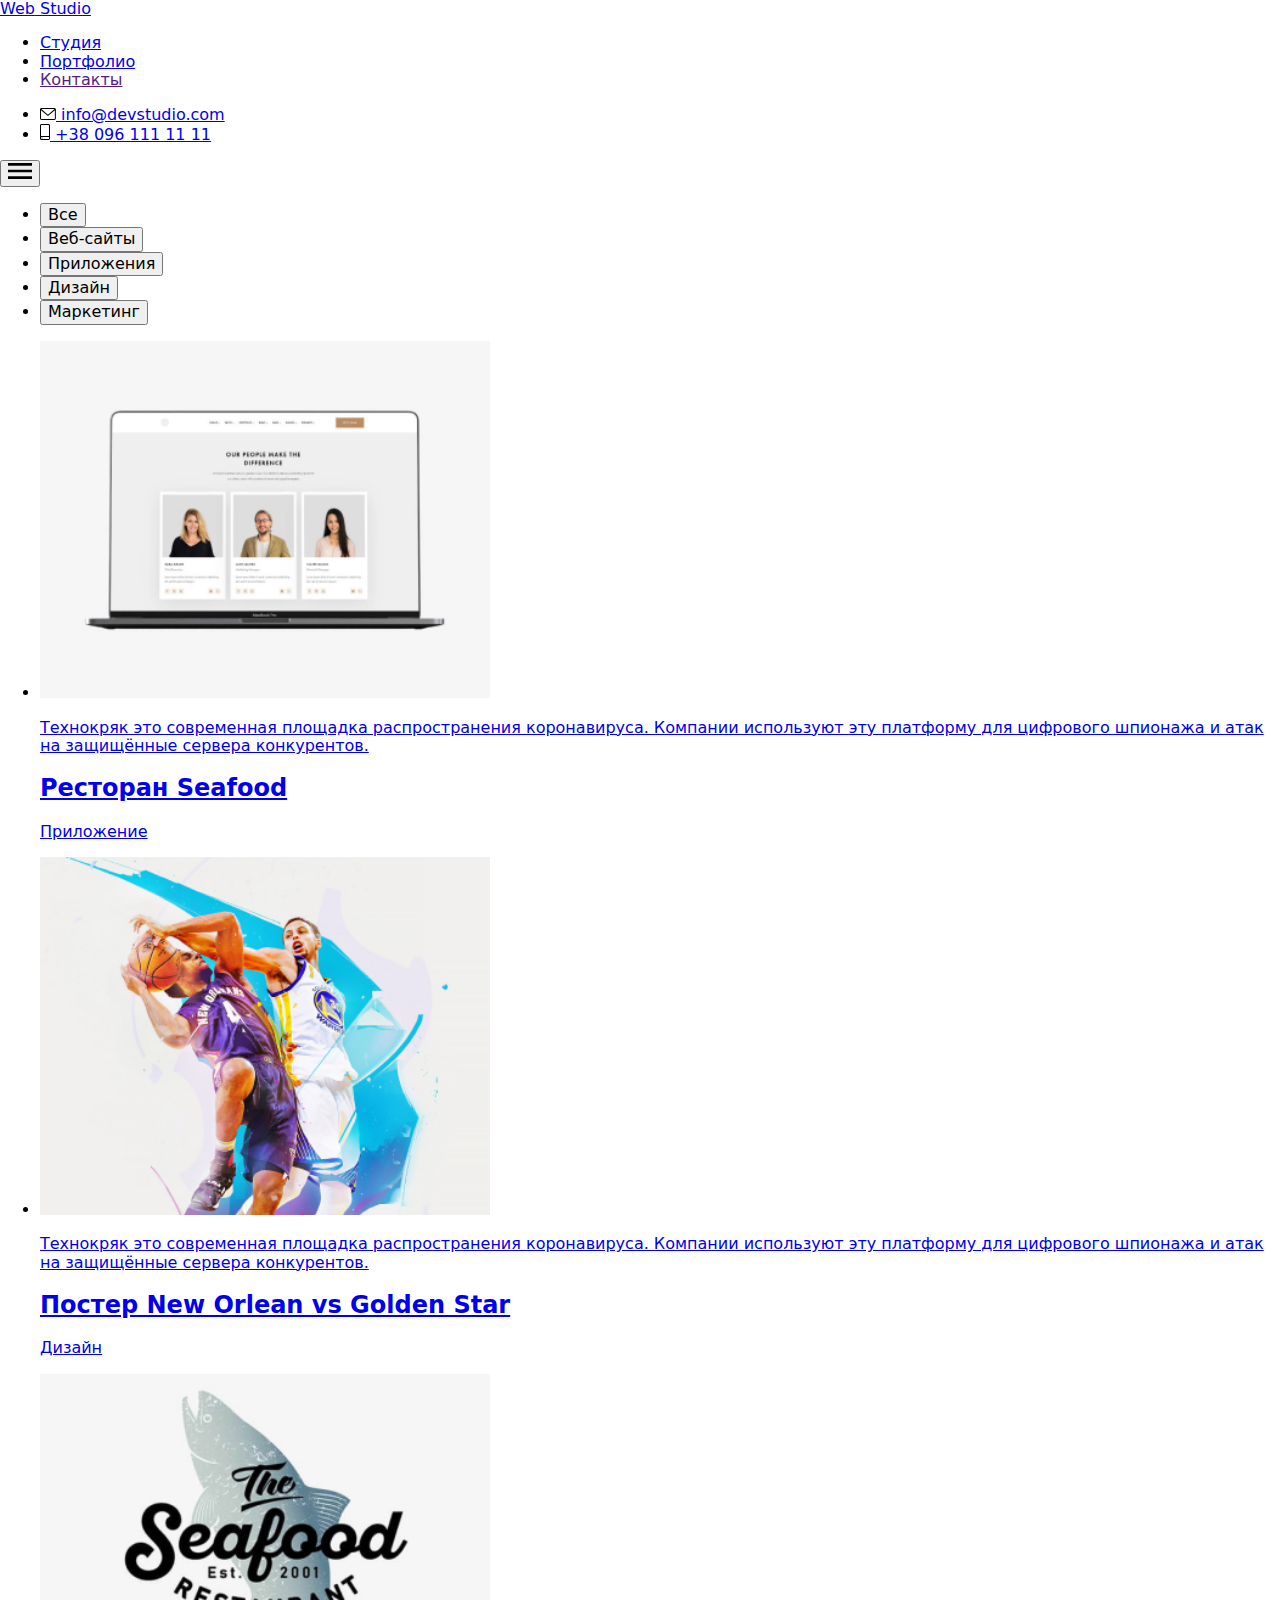
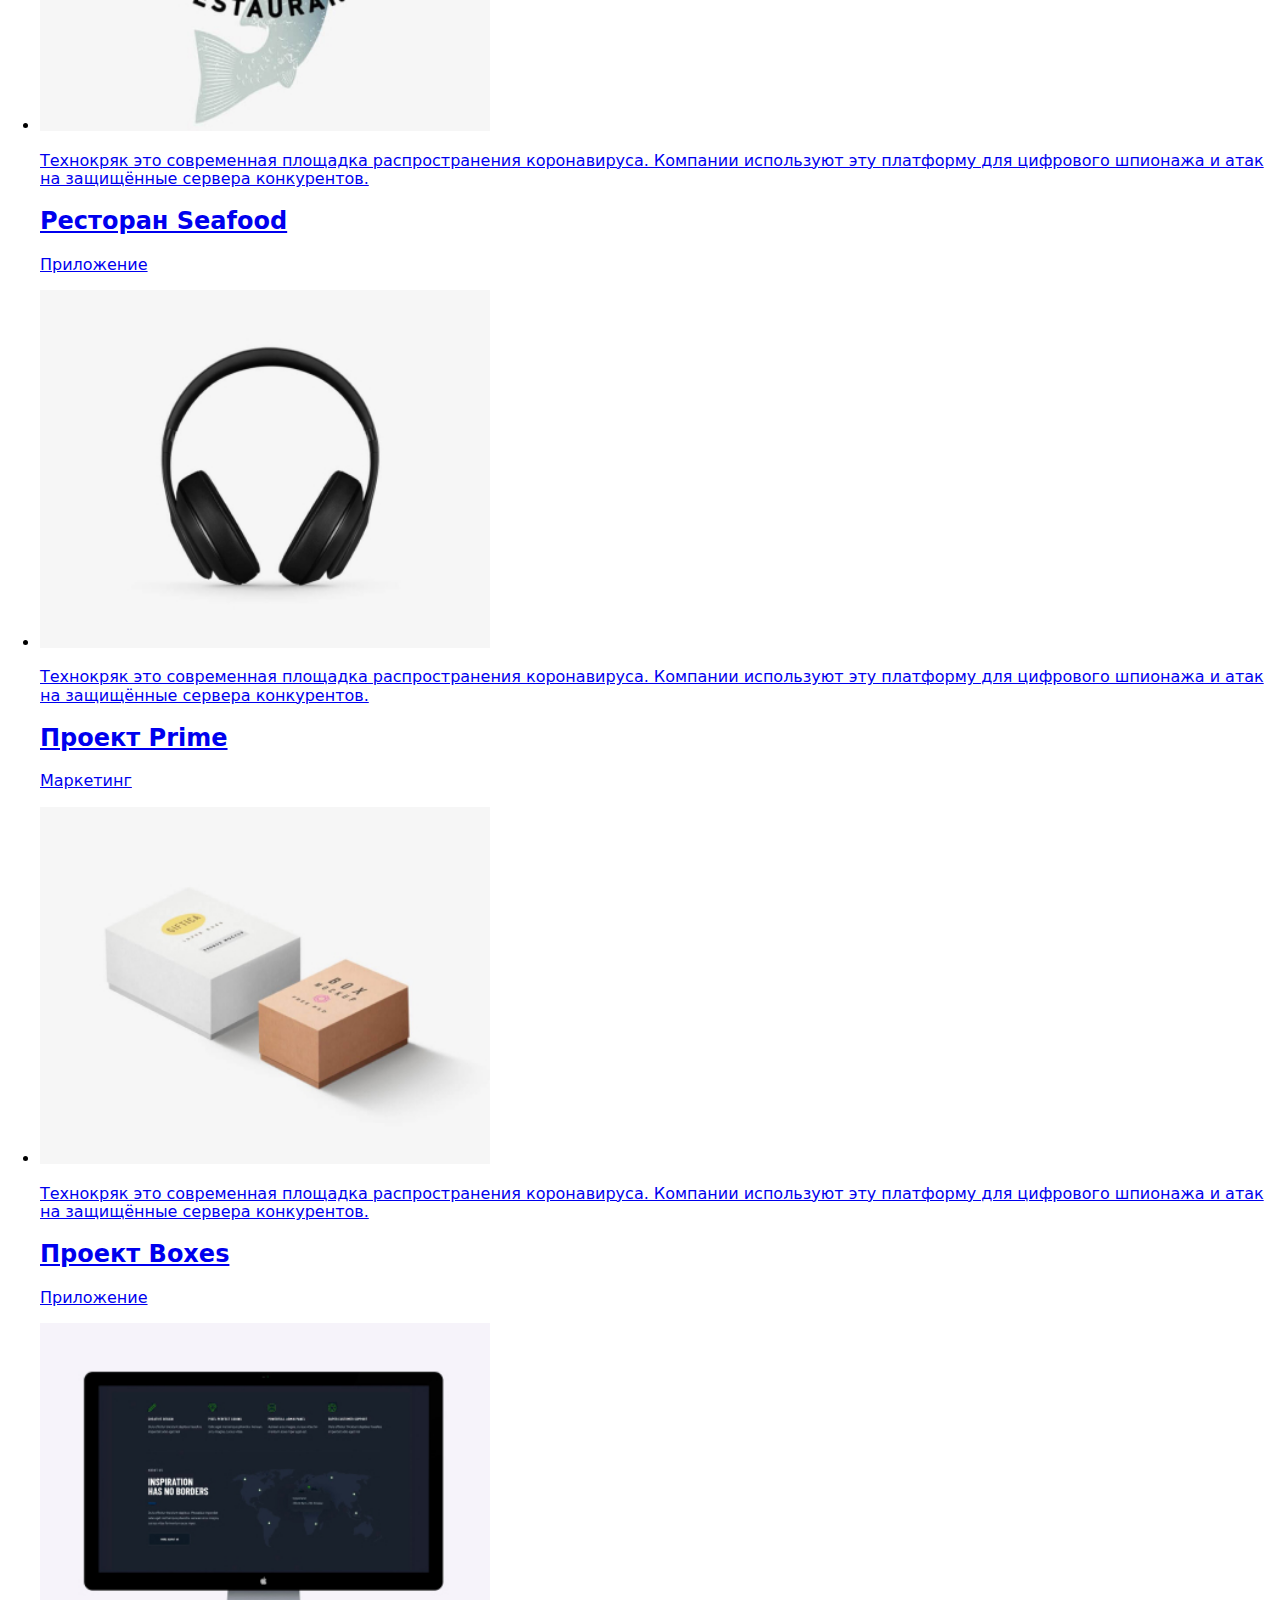
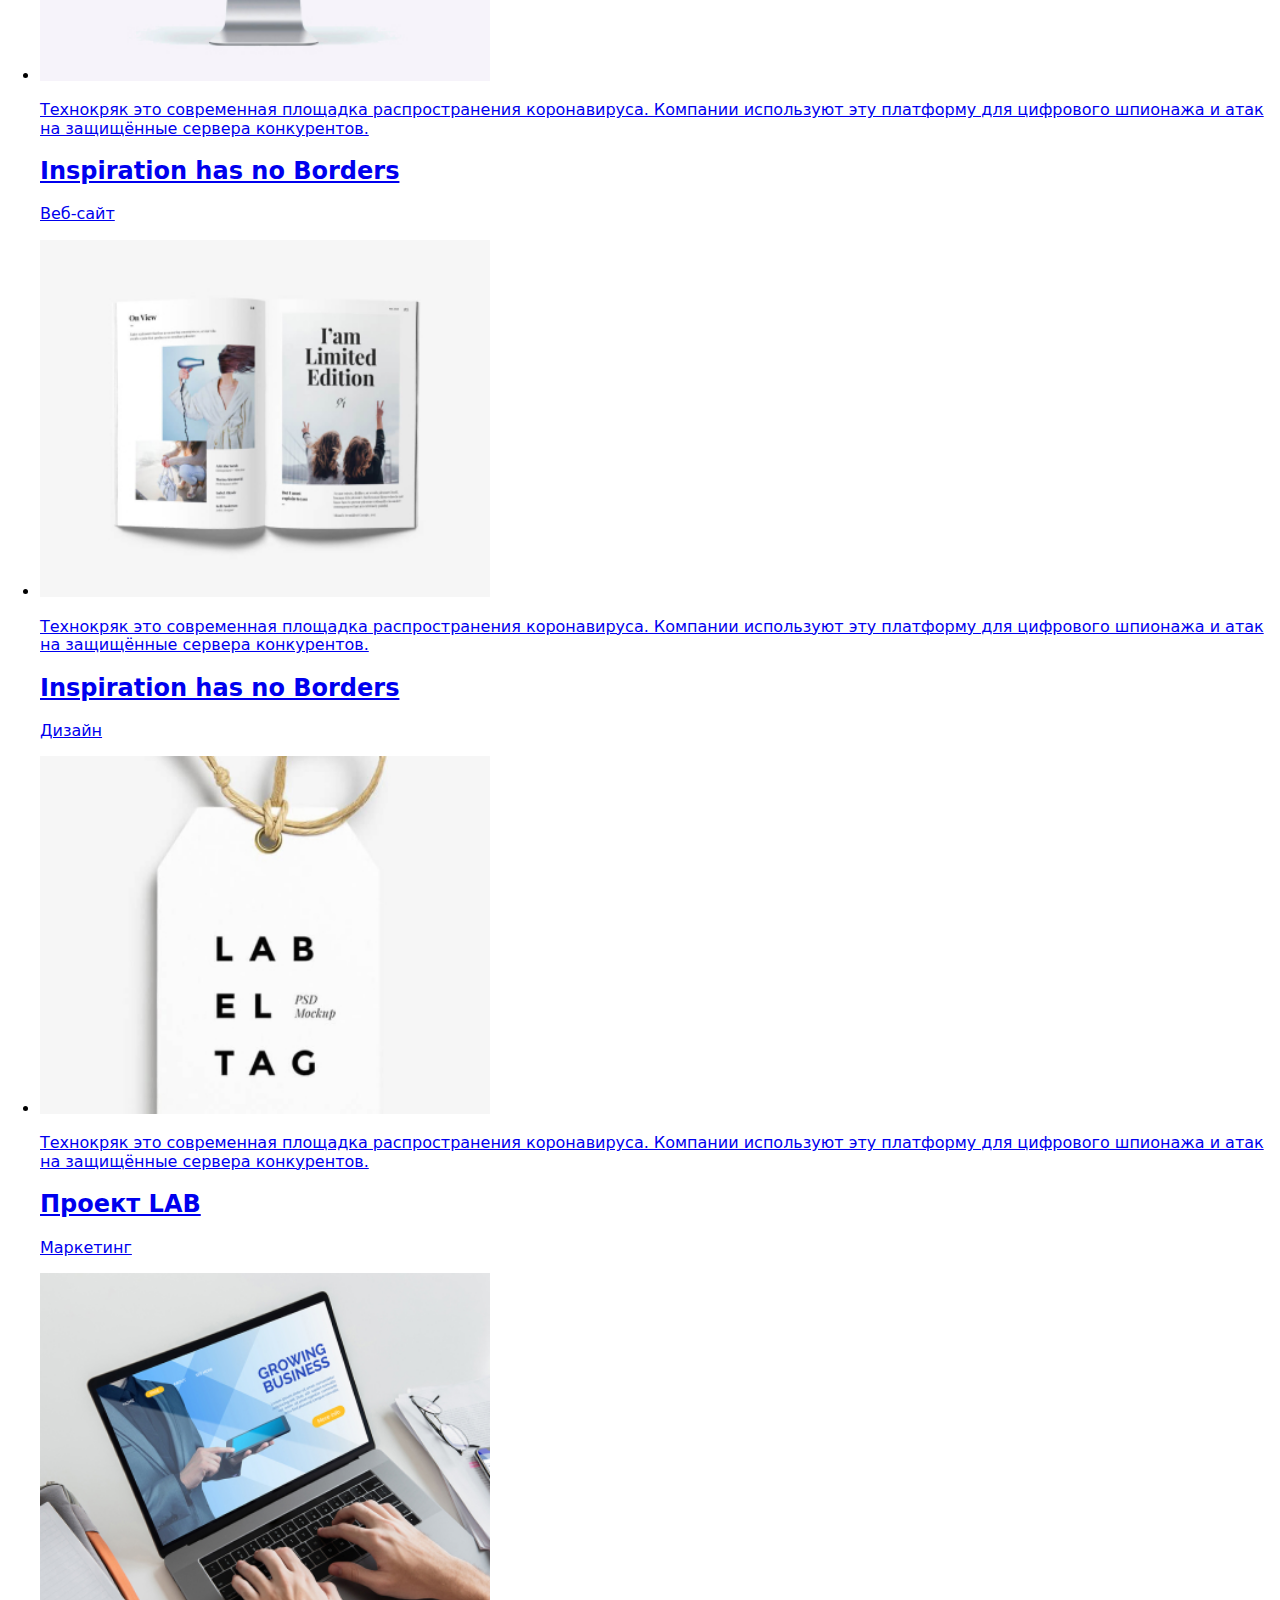
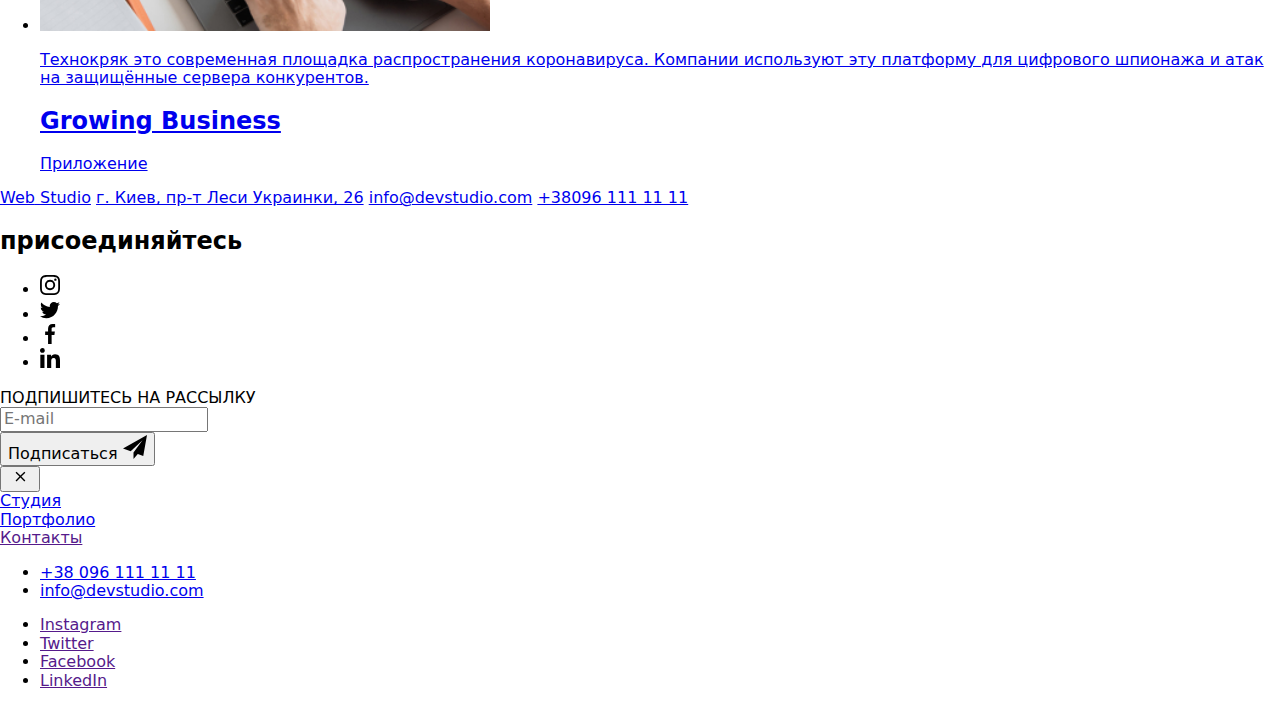
==== portfolio.html @ a6a0e828 "DZ8" ====
<!DOCTYPE html>
<html lang="en">
<head>
    <meta charset="UTF-8">
    <meta name="viewport" content="width=device-width, initial-scale=1.0">
    <title>Document</title>
    <link rel="stylesheet" href="https://cdnjs.cloudflare.com/ajax/libs/modern-normalize/0.6.0/modern-normalize.min.css" >
    <link rel="preconnect" href="https://fonts.gstatic.com">
    <link href="https://fonts.googleapis.com/css2?family=Raleway:wght@700&family=Roboto:wght@400;500;700;900&display=swap" rel="stylesheet">
<link rel="stylesheet" href="./CSS/main.css">

</head>
<body>
    <!----Шапка сайта--------->
    <header class="header-page">
        <div class="container header-page__container">
          <nav class="header-page__nav">
                <a href="index.html" class="logo"><spin class="logo logo__icon-web">Web</spin> <spin class="logo logo__icon-design">Studio</spin></a>
            <ul class="site-menu">
                <li> <a href="./index.html" class="site-menu__list" >Студия</a></li>
                <li> <a href="./portfolio.html" class="site-menu__current-list">Портфолио</a></li>
                <li> <a href="" class="site-menu__list">Контакты</a></li>
            </ul>
          </nav>
        
            <ul class="contacts">
                <li> <a href="mailto:info@devstudio.com" class="contacts__item">
                    <svg class="contacts__sprite-mail" width="16" height="12">
                        <use href="./images/symbol-defs.svg#icon-envelope11"></use>
                    </svg>
                    info@devstudio.com</a>
                </li>
                <li> <a href="tel:+380961111111" class="contacts__item">
                    <svg class="contacts__sprite-tel" width="10" height="16">
                        <use href="./images/symbol-defs.svg#icon-smartphone11"></use>
                    </svg>
                    +38 096 111 11 11</a></li>
            </ul>
               <!------кнопка мобильного меню-->
               <button type="button"
               class="menu-toggle js-open-menu"
               aria-expanded="false"
               aria-controls="mobile-menu"
             >
                       <svg class="menu-toggle__icon" width="24px" height="16px">
                           <use class="mobile-button__menu"  href="./images/symbol-defsmenu.svg#icon-menu_24px"></use>
                       </svg>
                   </button>
        </div>
    </header>
    <main>
                       
             <!-------Примеры работ-->
        
               <!------------- <h1>Примеры работ</h1>-->
         <section class="sectionexample">
            <div class="sectionexample__filtr">
                <!----Фильтр работ-->
                <ul class="container sectionexample__container">
                    <li><button type="button" class="button container__button">Все</button></li>
                    <li><button type="button" class="button container__button">Веб-сайты</button></li>
                    <li><button type="button" class="button container__button">Приложения</button></li>
                    <li><button type="button" class="button container__button">Дизайн</button></li>
                    <li><button type="button" class="button container__button">Маркетинг</button></li>
            </ul>
        </div>
               
              
                <div class="container">   
                <ul class="example-menu">
                    <li class="example-menu__item">
                       <a class="example-menu__link" href="#">
                        <div class="card">
                        <img class="card__img" src="./images/Technokryak.jpg" alt="Фото3" width="450">
                         <div class="card__overlay">
                            <p>Технокряк это современная площадка распространения коронавируса. Компании используют эту платформу для цифрового шпионажа 
                                и атак на защищённые сервера конкурентов. 
                            </p>
                        </div>
                       </div>
                        <div class="card__info">
                        <h2 class="card__title">Ресторан Seafood</h2>
                      <p class="card__text">Приложение</p>
                     </div>
                    </a>
                    </li>
    
                    <li class="example-menu__item">
                        <a class="example-menu__link" href="#">
                         <div class="card">
                            <img src="./images/NewOrlean.jpg" alt="Фото2" width="450">
                            <div class="card__overlay">
                                <p>Технокряк это современная площадка распространения коронавируса. Компании используют эту платформу для цифрового шпионажа 
                                    и атак на защищённые сервера конкурентов. 
                                </p>
                            </div>
                            </div>
                            <div class="card__info">
                        <h2 class="card__title">Постер New Orlean vs Golden Star</h2>
                        <p class="card__text">Дизайн</p>
                        </div>
                    </a>
                     </li>
                     
                     <li class="example-menu__item">
                        <a class="example-menu__link" href="#">
                         <div class="card">
                            <img src="./images/seafood.jpg" alt="Фото3" width="450">
                            <div class="card__overlay">
                                <p>Технокряк это современная площадка распространения коронавируса. Компании используют эту платформу для цифрового шпионажа 
                                    и атак на защищённые сервера конкурентов. 
                                </p>
                            </div>
                            </div>
                            <div class="card__info">
                        <h2 class="card__title">Ресторан Seafood</h2>
                        <p class="card__text">Приложение</p>
                        </div>
                    </a>
                    </li>
                   
                    <li class="example-menu__item">
                        <a class="example-menu__link" href="#">
                         <div class="card">
                            <img src="./images/prime.jpg" alt="Фото4" width="450">
                            <div class="card__overlay">
                                <p>Технокряк это современная площадка распространения коронавируса. Компании используют эту платформу для цифрового шпионажа 
                                    и атак на защищённые сервера конкурентов. 
                                </p>
                            </div>
                            </div>
                            <div class="card__info">
                        <h2 class="card__title">Проект Prime</h2>
                        <p class="card__text">Маркетинг</p>
                        </div>
                    </a>
                     </li>
                     
                     <li class="example-menu__item">
                        <a class="example-menu__link" href="#">
                         <div class="card">
                            <img src="./images/boxes.jpg" alt="Фото4" width="450">
                            <div class="card__overlay">
                                <p>Технокряк это современная площадка распространения коронавируса. Компании используют эту платформу для цифрового шпионажа 
                                    и атак на защищённые сервера конкурентов. 
                                </p>
                            </div>
                            </div>
                            <div class="card__info">
                        <h2 class="card__title">Проект Boxes</h2>
                        <p class="card__text">Приложение</p>
                      </div>
                    </a>
                    </li>
    
                    <li class="example-menu__item">
                        <a class="example-menu__link" href="#">
                         <div class="card">
                            <img src="./images/inspiration.jpg" alt="Фото4" width="450">
                            <div class="card__overlay">
                                <p>Технокряк это современная площадка распространения коронавируса. Компании используют эту платформу для цифрового шпионажа 
                                    и атак на защищённые сервера конкурентов. 
                                </p>
                            </div>
                            </div>
                            <div class="card__info">
                        <h2 class="card__title">Inspiration has no Borders</h2>
                        <p class="card__text">Веб-сайт</p>
                      </div>
                    </a>
                   
                </li>
                <li class="example-menu__item">
                    <a class="example-menu__link" href="#">
                     <div class="card">
                            <img src="./images/Limitededition.jpg" alt="Фото4" width="450">
                            <div class="card__overlay">
                                <p>Технокряк это современная площадка распространения коронавируса. Компании используют эту платформу для цифрового шпионажа 
                                    и атак на защищённые сервера конкурентов. 
                                </p>
                            </div>
                            </div>
                            <div class="card__info">
                        <h2 class="card__title">Inspiration has no Borders</h2>
                        <p class="card__text">Дизайн</p>
                    </div>
                </a>
                    </li>
                   
                    <li class="example-menu__item">
                        <a class="example-menu__link" href="#">
                         <div class="card">
                            <img src="./images/Lab.jpg" alt="Фото4" width="450">
                            <div class="card__overlay">
                                <p>Технокряк это современная площадка распространения коронавируса. Компании используют эту платформу для цифрового шпионажа 
                                    и атак на защищённые сервера конкурентов. 
                                </p>
                            </div>
                            </div>
                            <div class="card__info">
                        <h2 class="card__title">Проект LAB</h2>
                        <p class="card__text">Маркетинг</p>
                    </div>
                </a>
                    </li>
                   
                    <li class="example-menu__item">
                        <a class="example-menu__link" href="#">
                         <div class="card">
                            <img src="./images/business.jpg" alt="Фото4" width="450">
                            <div class="card__overlay">
                                <p>Технокряк это современная площадка распространения коронавируса. Компании используют эту платформу для цифрового шпионажа 
                                    и атак на защищённые сервера конкурентов. 
                                </p>
                            </div>
                            </div>
                            <div class="card__info">
                        <h2 class="card__title">Growing Business</h2>
                        <p class="card__text">Приложение</p>
                        </div>
                    </a>
                    </li> 
            
                </ul>
                </div>
            </section>
        </main>    
                   
           
       
        <!-----Футер------------>
        <footer class="footer">
            <div class="container footer__container">
                <div class="footer-adress">
               <a href="index.html" class="logo"><spin class="logo__icon-web">Web</spin> <spin class="logo__icon-design logo__icon-design--white">Studio</spin></a> 
               <adress class="adress-menu">
                <a href="г. Киев, пр-т Леси Украинки, 26" class="adress-menu__adress">г. Киев, пр-т Леси Украинки, 26</a> 
                <a href="mailto:info@devstudio.com" class="adress-menu__item">info@devstudio.com</a> 
                <a href="tel:+380961111111" class="adress-menu__item">+38096 111 11 11</a> 
               </adress>
               </div>
               <div class="footer-join">
                   <h2 class="footer-join__title">присоединяйтесь</h2>
                   <ul class="join-menu">
                       <li class="join-menu__item">
                           <a href="" class="join-menu__link">
                               <svg class="join-menu__icon" width="20" height="20">
                                   <use href="./images/symbol-defstwit.svg#icon-instagram-2"></use>
                               </svg>
                           </a>
                       </li>
                       <li class="join-menu__item">
                           <a href="" class="join-menu__link">
                               <svg class="ijoin-menu__icon" width="20" height="20">
                                   <use href="./images/symbol-defstwit.svg#icon-twitter-1-1"></use>
                               </svg>
                           </a>
                       </li>
                       <li class="join-menu__item">
                           <a href="" class="join-menu__link">
                               <svg class="ijoin-menu__icon" width="20" height="20">
                                   <use href="./images/symbol-defstwit.svg#icon-facebook-1-1"></use>
                               </svg>
                           </a>
                       </li>
                       <li class="join-menu__item">
                           <a href="" class="join-menu__link">
                               <svg class="ijoin-menu__icon" width="20" height="20">
                                   <use href="./images/symbol-defstwit.svg#icon-linkedin-1-1"></use>
                               </svg>
                           </a>
                       </li>
                       </ul>
   </div>
   
   <form class="footer-form">
                   <div class="footer-form__group">
                       <label for="email" class="footer-form__label">ПОДПИШИТЕСЬ НА РАССЫЛКУ</label>
                       <div class="footer-form__wrapper">
                           <input class="footer-form__input" type="email" name="email" id="email" placeholder="E-mail">
                           <div class="mailing">
                           <button class="mailing__subscribe" type="submit">Подписаться     
                           <svg  class ="mailing__icon" width="24" height="24">
                               <use href="./images/symbol-defs8.svg#icon-icon-send"></use>
                           </svg></button>
                           </div>
                       </div>
                   </div>
       
   </form>
   
               </div>
           </footer>

            <!------Мобильное меню-->
 <div class="menu-container js-menu-container" id="mobile-menu">
    <button class="menu-toggle js-close-menu">
      
      <svg  width="24" height="16">
        <use href="./images/symbolcl.svg#icon-close-black-18dp-2-1"></use>
        </svg>
      </svg>
    </button>

    <nav class="mobile-menu">
        <li class="mobile-menu__item"> <a href="./index.html" class="mobile-menu__link" >Студия</a></li>
        <li class="mobile-menu__item"> <a href="./portfolio.html" class="mobile-menu__currentlink">Портфолио</a></li>
        <li class="mobile-menu__item"> <a href="" class="mobile-menu__link">Контакты</a></li>
    </ul>
  </nav>
  <ul class="mobile-contacts">
<li class="mobile-contacts__item"> <a href="tel:+380961111111" class="mobile-contacts__link" > +38 096 111 11 11</a>
 </li>
    <li class="mobile-contacts__item"> <a href="mailto:info@devstudio.com" class="mobile-contacts__link"> info@devstudio.com</a>
    </li>
</ul>

<ul class="mobile-social">
    <li class="mobile-social__item">
        <a href="" class="mobile-social__link">
         Instagram
        </a>
    </li>
    <li class="mobile-social__item">
        <a href="" class="mobile-social__link">
          Twitter
        </a>
    </li>
    <li class="mobile-social__item">
        <a href="" class="mobile-social__link">
         Facebook
        </a>
    </li>
    <li class="mobile-social__item">
        <a href="" class="mobile-social__link">
         LinkedIn
        </a>
    </li>
</ul>
  </div>
  <script defer src="js/mobile-menu.js"></script>
   </body>
   </html>
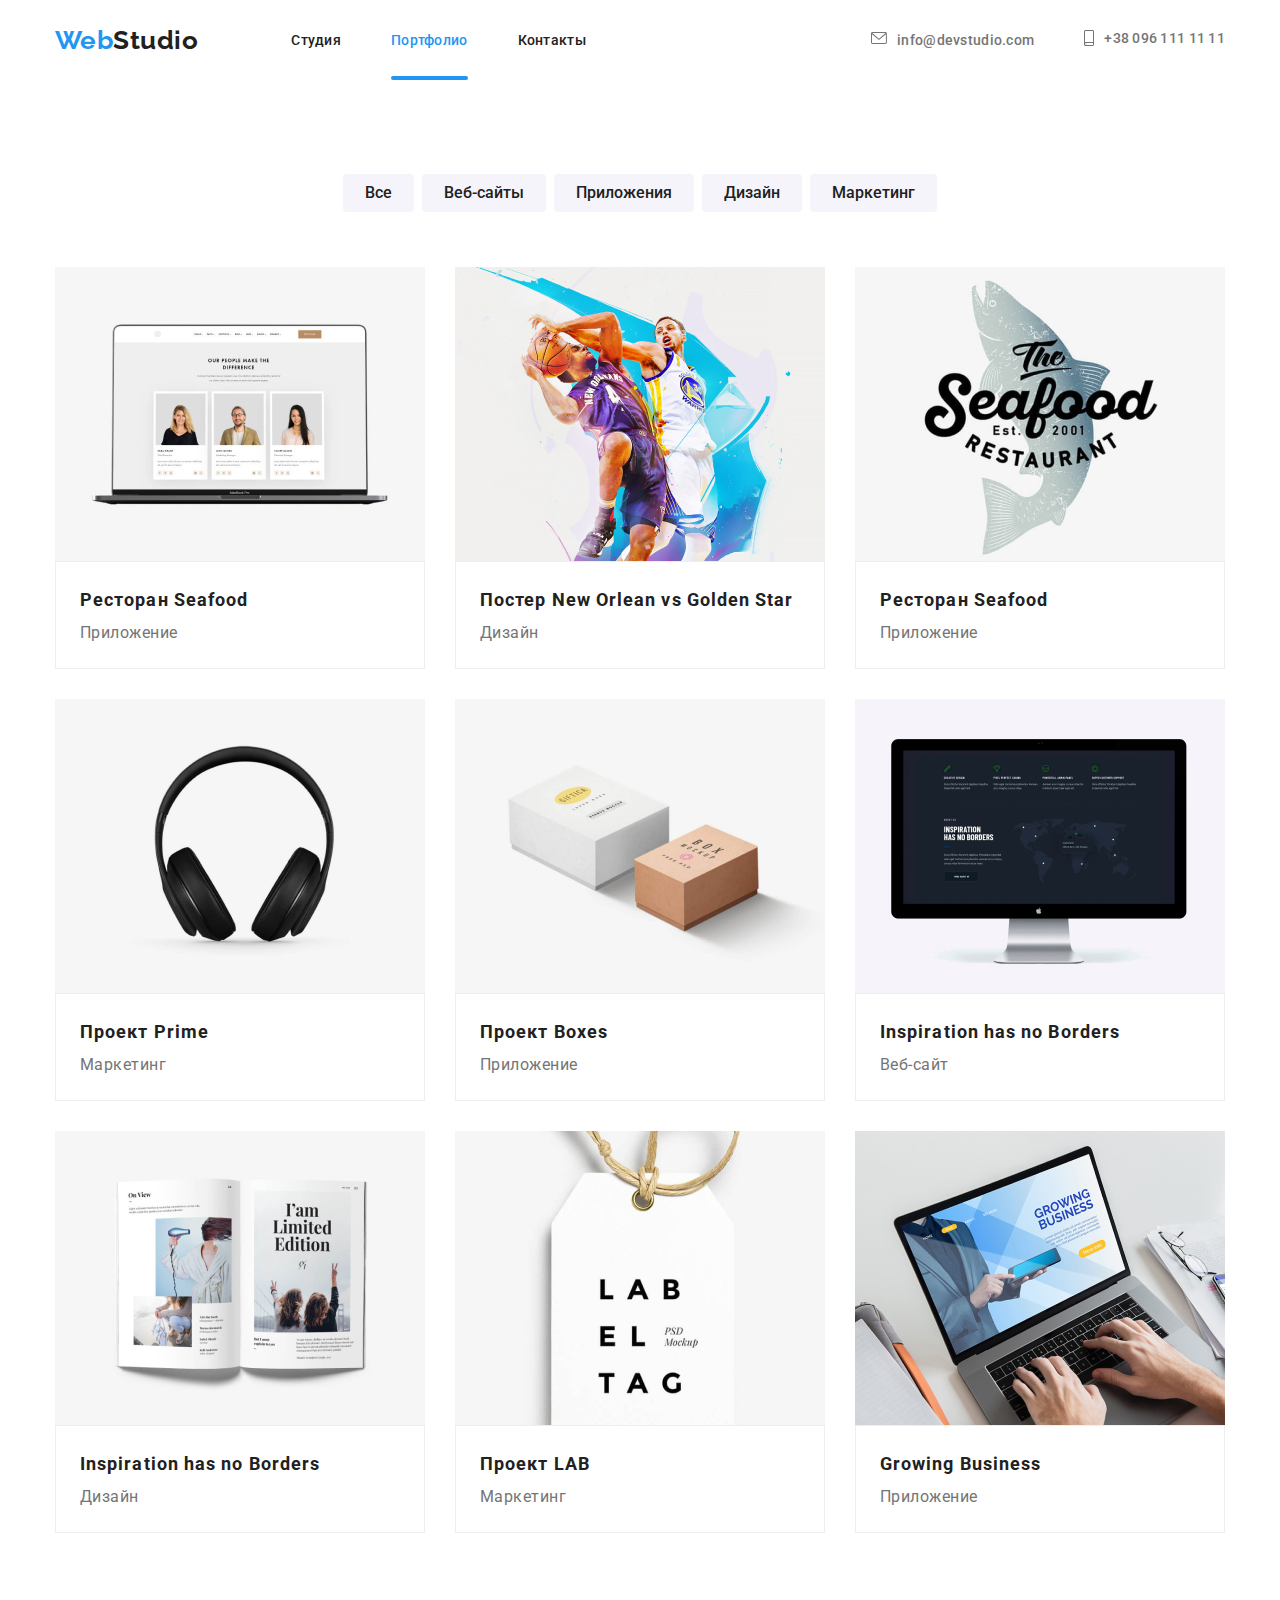
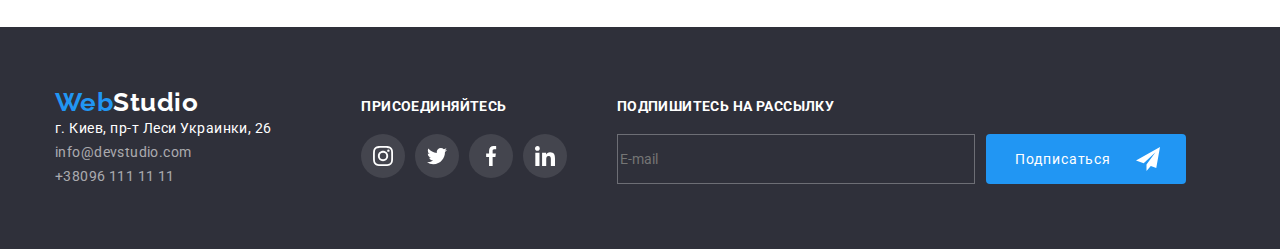
==== commit bfb81e59: "DZ8" ====
--- a/portfolio.html
+++ b/portfolio.html
@@ -7,7 +7,7 @@
     <link rel="stylesheet" href="https://cdnjs.cloudflare.com/ajax/libs/modern-normalize/0.6.0/modern-normalize.min.css" >
     <link rel="preconnect" href="https://fonts.gstatic.com">
     <link href="https://fonts.googleapis.com/css2?family=Raleway:wght@700&family=Roboto:wght@400;500;700;900&display=swap" rel="stylesheet">
-<link rel="stylesheet" href="./CSS/main.css">
+<link rel="stylesheet" href="./css/main.css">
 
 </head>
 <body>
--- a/css/main.css
+++ b/css/main.css
@@ -0,0 +1,1643 @@
+:root {
+  --primary-text-color: #212121;
+  --secondary-text-color: #757575;
+  --hero-text-color: #ffffff;
+  --accent-color: #2196f3;
+  --button-back-color: #F5F4FA;
+  --background-color: #FFFFFF;
+  --background-footer-hero:#2F303A;
+  --footer-color: rgba(255,255,255,0.6);
+  --card-set-gap: 30px;
+  --fillicon: #AFB1B8;
+  --technokryaktext: rgba(255,255,255,1);
+  --vardelay: cubic-bezier(0.4, 0, 0.2, 1);
+  --gridgap: 30px;
+}
+
+a,
+button {
+  -webkit-text-decoration-line: none;
+          text-decoration-line: none;
+  font-family: inherit;
+  display: block;
+}
+
+img {
+  display: block;
+  max-width: 100%;
+  height: auto;
+  margin: 0;
+}
+
+body {
+  font-family: 'Roboto', sans-serif;
+  background-color: var(--background-color);
+  color: var(--primary-text-color);
+  letter-spacing: 00.03em;
+  margin: 0;
+}
+
+ul {
+  list-style: none;
+  padding: 0;
+  margin: 0;
+}
+
+.logo__icon-web {
+  color: var(--accent-color);
+  font-family: 'Raleway', sans-serif;
+  font-size: 26px;
+  line-height: 1.17;
+  font-weight: 700;
+}
+
+.logo__icon-design {
+  color: var(--primary-text-color);
+  font-family: 'Raleway', sans-serif;
+  font-size: 26px;
+  line-height: 1.17;
+  font-weight: 700;
+}
+
+@media screen and (min-width: 768px) {
+  .logo__icon-design {
+    margin-right: 93px;
+  }
+}
+
+.logo {
+  display: inline-block;
+  display: -webkit-box;
+  display: -ms-flexbox;
+  display: flex;
+}
+
+@media screen and (max-width: 1199px) {
+  .logo {
+    -webkit-box-pack: center;
+        -ms-flex-pack: center;
+            justify-content: center;
+  }
+}
+
+.logo__icon-design--white {
+  color: var(--hero-text-color);
+  font-family: 'Raleway', sans-serif;
+  font-size: 26px;
+  line-height: 1.17;
+  font-weight: 700;
+}
+
+.container {
+  margin: 0 auto;
+  min-width: 320px;
+  padding-left: 15px;
+  padding-right: 15px;
+}
+
+@media screen and (min-width: 480px) {
+  .container {
+    width: 480px;
+  }
+}
+
+@media screen and (min-width: 768px) {
+  .container {
+    width: 768px;
+  }
+}
+
+@media screen and (min-width: 1200px) {
+  .container {
+    width: 1200px;
+  }
+}
+
+/* Header */
+.menu-toggle {
+  display: -webkit-box;
+  display: -ms-flexbox;
+  display: flex;
+  border: none;
+  background-color: #fff;
+  padding: 12px 8px;
+}
+
+.menu-toggle:hover, .menu-toggle:focus {
+  fill: var(--accent-color);
+}
+
+@media screen and (min-width: 768px) {
+  .menu-toggle {
+    display: none;
+  }
+}
+
+.menu-container {
+  position: fixed;
+  top: 0;
+  left: 0;
+  width: 100vw;
+  height: 100vh;
+  padding-left: 40px;
+  padding-bottom: 48px;
+  padding-top: 48px;
+  background-color: white;
+  z-index: 999;
+  -webkit-transform: translateX(100%);
+          transform: translateX(100%);
+  -webkit-transition: -webkit-transform 250ms ease-in-out;
+  transition: -webkit-transform 250ms ease-in-out;
+  transition: transform 250ms ease-in-out;
+  transition: transform 250ms ease-in-out, -webkit-transform 250ms ease-in-out;
+}
+
+.menu-container.is-open {
+  -webkit-transform: translateX(0);
+          transform: translateX(0);
+}
+
+.menu-container .menu-toggle {
+  position: absolute;
+  top: 16px;
+  right: 16px;
+  background-color: white;
+}
+
+.mobile-menu {
+  padding: 0;
+  margin: 0;
+  list-style: none;
+}
+
+.mobile-menu .link {
+  display: block;
+  padding: 10px;
+  color: #fff;
+  text-decoration: none;
+}
+
+.mobile-menu {
+  font-weight: 500;
+  font-size: 40px;
+  line-height: 1.175;
+  letter-spacing: 0.02em;
+  min-height: 63vh;
+}
+
+.mobile-menu__link {
+  color: var(--primary-text-color);
+  text-decoration: none;
+}
+
+.mobile-menu__currentlink {
+  color: var(--accent-color);
+  text-decoration: none;
+}
+
+.mobile-menu__list {
+  list-style: none;
+  margin: 0;
+  padding: 0;
+}
+
+.mobile-menu__item {
+  margin-bottom: 32px;
+}
+
+.mobile-contacts {
+  font-weight: 500;
+  font-size: 34px;
+  line-height: 1.18;
+  letter-spacing: 0.02em;
+  list-style: none;
+  margin: 0 0 64px 0;
+  padding: 0;
+}
+
+.mobile-contacts__item {
+  margin-bottom: 32px;
+}
+
+.mobile-contacts__item:first-child .mobile-contacts__link {
+  color: var(--accent-color);
+}
+
+.mobile-contacts__item:last-child .mobile-contacts__link {
+  color: var(--secondary-text-color);
+  font-size: 28px;
+}
+
+.mobile-social {
+  display: -webkit-box;
+  display: -ms-flexbox;
+  display: flex;
+  font-weight: 500;
+  font-size: 18px;
+  line-height: 1.22;
+  letter-spacing: 0.02em;
+  list-style: none;
+  padding: 0;
+  margin: 0 0 0 -10px;
+  -webkit-box-pack: center;
+      -ms-flex-pack: center;
+          justify-content: center;
+}
+
+.mobile-social__item {
+  padding: 0 10px;
+  border-right: 1px solid rgba(33, 33, 33, 0.2);
+}
+
+.mobile-social__item:first-child {
+  padding-left: 0;
+}
+
+.mobile-social__link {
+  text-decoration: none;
+  color: var(--accent-color);
+}
+
+.header-page__container {
+  min-height: 80px;
+  display: -webkit-box;
+  display: -ms-flexbox;
+  display: flex;
+  -webkit-box-align: center;
+      -ms-flex-align: center;
+          align-items: center;
+}
+
+@media screen and (max-width: 767px) {
+  .header-page__container {
+    -webkit-box-pack: justify;
+        -ms-flex-pack: justify;
+            justify-content: space-between;
+  }
+}
+
+.site-menu {
+  list-style: none;
+  margin: 0;
+  padding-left: 0;
+}
+
+@media screen and (max-width: 767px) {
+  .site-menu {
+    display: none;
+  }
+}
+
+@media screen and (min-width: 768px) {
+  .site-menu {
+    display: -webkit-box;
+    display: -ms-flexbox;
+    display: flex;
+  }
+}
+
+.header-page__nav {
+  padding: 0;
+  margin: 0;
+  display: -webkit-box;
+  display: -ms-flexbox;
+  display: flex;
+  -webkit-box-align: center;
+      -ms-flex-align: center;
+          align-items: center;
+}
+
+.site-menu li:not(:first-child) {
+  margin-left: 50px;
+}
+
+.site-menu__list,
+.site-menu__current-list {
+  position: relative;
+  color: var(--primary-text-color);
+  font-size: 14px;
+  line-height: 1.17;
+  font-weight: 500;
+  letter-spacing: 0.02em;
+  display: -webkit-box;
+  display: -ms-flexbox;
+  display: flex;
+}
+
+.site-menu__list:hover::after,
+.site-menu__current-list:hover::after {
+  opacity: 1;
+}
+
+.site-menu__list:hover, .site-menu__list:focus,
+.site-menu__current-list:hover,
+.site-menu__current-list:focus {
+  color: var(--accent-color);
+}
+
+.site-menu__current-list::after {
+  position: absolute;
+  content: '';
+  display: inline-block;
+  width: 100%;
+  height: 4px;
+  left: 0;
+  bottom: -32px;
+  background-color: var(--accent-color);
+  border-radius: 2px;
+  opacity: 1;
+  -webkit-transition: opacity 250ms var(--vardelay);
+  transition: opacity 250ms var(--vardelay);
+}
+
+.site-menu__current-list {
+  color: var(--accent-color);
+}
+
+.site-menu__list,
+.site-menu__current-list {
+  -webkit-transition: color 250ms var(--vardelay);
+  transition: color 250ms var(--vardelay);
+}
+
+.contacts {
+  list-style: none;
+  margin: 0;
+  padding-left: 0;
+  margin-left: auto;
+}
+
+@media screen and (max-width: 767px) {
+  .contacts {
+    display: none;
+  }
+}
+
+@media screen and (min-width: 768px) {
+  .contacts {
+    display: -webkit-box;
+    display: -ms-flexbox;
+    display: flex;
+    -webkit-box-orient: vertical;
+    -webkit-box-direction: normal;
+        -ms-flex-direction: column;
+            flex-direction: column;
+  }
+}
+
+@media screen and (min-width: 1200px) {
+  .contacts {
+    -webkit-box-orient: horizontal;
+    -webkit-box-direction: normal;
+        -ms-flex-direction: row;
+            flex-direction: row;
+  }
+}
+
+.contacts__item:last-child {
+  margin-left: 50px;
+}
+
+.contacts__item {
+  display: -webkit-box;
+  display: -ms-flexbox;
+  display: flex;
+  margin-left: 50px;
+  color: var(--secondary-text-color);
+  font-size: 14px;
+  line-height: 1.17;
+  font-weight: 500;
+  letter-spacing: 0.02em;
+  display: -webkit-inline-box;
+  display: -ms-inline-flexbox;
+  display: inline-flex;
+  -webkit-transition: color 250ms var(--vardelay);
+  transition: color 250ms var(--vardelay);
+}
+
+.contacts__item:hover, .contacts__item:focus {
+  color: var(--accent-color);
+}
+
+.contacts__item:hover .contacts__sprite-mail, .contacts__item .contacts__item:hover .contacts__sprite-tel,
+.contacts__item:focus .contacts__sprite-mail, .contacts__item .contacts__item:focus .contacts__sprite-tel {
+  fill: var(--accent-color);
+}
+
+.contacts__sprite-mail, .contacts__sprite-tel {
+  fill: var(--secondary-text-color);
+  margin-right: 10px;
+}
+
+.hero {
+  display: -webkit-box;
+  display: -ms-flexbox;
+  display: flex;
+  min-height: 600px;
+  background-image: -webkit-gradient(linear, left top, right top, from(rgba(47, 48, 58, 0.4)), to(rgba(47, 48, 58, 0.4))), url(../images/header480.jpg);
+  background-image: linear-gradient(to right, rgba(47, 48, 58, 0.4), rgba(47, 48, 58, 0.4)), url(../images/header480.jpg);
+  background-color: var(--background-footer-hero);
+  background-repeat: no-repeat;
+  background-size: cover;
+  background-position: center;
+  text-align: center;
+  -webkit-box-align: center;
+      -ms-flex-align: center;
+          align-items: center;
+  -webkit-box-pack: center;
+      -ms-flex-pack: center;
+          justify-content: center;
+  margin: auto;
+}
+
+@media screen and (min-device-pixel-ratio: 2), screen and (-webkit-min-device-pixel-ratio: 2), screen and (min-resolution: 192dpi), screen and (min-resolution: 2dppx) {
+  .hero {
+    background-image: -webkit-gradient(linear, left top, right top, from(rgba(47, 48, 58, 0.4)), to(rgba(47, 48, 58, 0.4))), url(../images/header480@2x.jpg);
+    background-image: linear-gradient(to right, rgba(47, 48, 58, 0.4), rgba(47, 48, 58, 0.4)), url(../images/header480@2x.jpg);
+  }
+}
+
+@media screen and (min-width: 768px) {
+  .hero {
+    background-image: -webkit-gradient(linear, left top, right top, from(rgba(47, 48, 58, 0.4)), to(rgba(47, 48, 58, 0.4))), url(../images/header768.jpg);
+    background-image: linear-gradient(to right, rgba(47, 48, 58, 0.4), rgba(47, 48, 58, 0.4)), url(../images/header768.jpg);
+  }
+}
+
+@media screen and (min-width: 768px) and (min-device-pixel-ratio: 2), screen and (min-width: 768px) and (-webkit-min-device-pixel-ratio: 2), screen and (min-width: 768px) and (min-resolution: 192dpi), screen and (min-width: 768px) and (min-resolution: 2dppx) {
+  .hero {
+    background-image: -webkit-gradient(linear, left top, right top, from(rgba(47, 48, 58, 0.4)), to(rgba(47, 48, 58, 0.4))), url(../images/header768@2x.jpg);
+    background-image: linear-gradient(to right, rgba(47, 48, 58, 0.4), rgba(47, 48, 58, 0.4)), url(../images/header768@2x.jpg);
+  }
+}
+
+@media screen and (min-width: 1200px) {
+  .hero {
+    background-image: -webkit-gradient(linear, left top, right top, from(rgba(47, 48, 58, 0.4)), to(rgba(47, 48, 58, 0.4))), url(../images/Imghero.jpg);
+    background-image: linear-gradient(to right, rgba(47, 48, 58, 0.4), rgba(47, 48, 58, 0.4)), url(../images/Imghero.jpg);
+  }
+}
+
+@media screen and (min-width: 1200px) and (min-device-pixel-ratio: 2), screen and (min-width: 1200px) and (-webkit-min-device-pixel-ratio: 2), screen and (min-width: 1200px) and (min-resolution: 192dpi), screen and (min-width: 1200px) and (min-resolution: 2dppx) {
+  .hero {
+    background-image: -webkit-gradient(linear, left top, right top, from(rgba(47, 48, 58, 0.4)), to(rgba(47, 48, 58, 0.4))), url(../images/header1600@2x.jpg);
+    background-image: linear-gradient(to right, rgba(47, 48, 58, 0.4), rgba(47, 48, 58, 0.4)), url(../images/header1600@2x.jpg);
+  }
+}
+
+.hero__container {
+  width: 370px;
+}
+
+@media screen and (min-width: 1200px) {
+  .hero__container {
+    width: 646px;
+  }
+}
+
+.hero__title {
+  color: var(--hero-text-color);
+  font-weight: 900;
+  font-size: 26px;
+  line-height: 1.62;
+  text-align: center;
+  letter-spacing: 00.06em;
+  padding: 0;
+  margin-bottom: 30px;
+  text-transform: uppercase;
+}
+
+@media screen and (min-width: 1200px) {
+  .hero__title {
+    font-size: 44px;
+    line-height: 1.36;
+  }
+}
+
+.hero__button {
+  display: inline-block;
+  font-family: 'Roboto', sans-serif;
+  font-style: normal;
+  font-weight: 700;
+  font-size: 16px;
+  line-height: 1.88;
+  padding: 10px 32px;
+  letter-spacing: 0.06em;
+  background-color: var(--accent-color);
+  -webkit-box-shadow: 0px 4px 4px rgba(0, 0, 0, 0.15);
+          box-shadow: 0px 4px 4px rgba(0, 0, 0, 0.15);
+  border: none;
+  border-radius: 4px;
+  cursor: pointer;
+  color: #fff;
+}
+
+/* Modal*/
+.backdrop {
+  position: fixed;
+  top: 0;
+  left: 0;
+  width: 100%;
+  height: 100%;
+  background-color: rgba(0, 0, 0, 0.2);
+  opacity: 1;
+  -webkit-transition: opacity 250ms var(--vardelay);
+  transition: opacity 250ms var(--vardelay);
+  padding: 93px 15px;
+}
+
+.backdrop.is-hidden {
+  visibility: hidden;
+  opacity: 0;
+  pointer-events: none;
+  -webkit-transform: scaleX(0.1);
+          transform: scaleX(0.1);
+  -webkit-transition: -webkit-transform 1000ms;
+  transition: -webkit-transform 1000ms;
+  transition: transform 1000ms;
+  transition: transform 1000ms, -webkit-transform 1000ms;
+}
+
+.modal {
+  position: relative;
+  -webkit-box-shadow: 0px 2px 1px 0px rgba(0, 0, 0, 0.2), 0px 1px 1px 0px rgba(0, 0, 0, 0.14), 0px 1px 3px 0px rgba(0, 0, 0, 0.12);
+          box-shadow: 0px 2px 1px 0px rgba(0, 0, 0, 0.2), 0px 1px 1px 0px rgba(0, 0, 0, 0.14), 0px 1px 3px 0px rgba(0, 0, 0, 0.12);
+  border-radius: 4px;
+  padding: 40px;
+  background-color: var(--technokryaktext);
+}
+
+@media screen and (min-width: 768px) {
+  .modal {
+    position: absolute;
+    top: 50%;
+    left: 50%;
+    -webkit-transform: translate(-50%, -50%);
+            transform: translate(-50%, -50%);
+    width: 450px;
+    -webkit-transition: opacity 250ms var(--vardelay);
+    transition: opacity 250ms var(--vardelay);
+  }
+}
+
+@media screen and (min-width: 1200px) {
+  .modal {
+    width: 528px;
+  }
+}
+
+.modal-button-close {
+  display: -webkit-box;
+  display: -ms-flexbox;
+  display: flex;
+  position: absolute;
+  top: 8px;
+  left: 100%;
+  -webkit-transform: translate(-38px);
+          transform: translate(-38px);
+  -webkit-box-pack: center;
+      -ms-flex-pack: center;
+          justify-content: center;
+  -webkit-box-align: center;
+      -ms-flex-align: center;
+          align-items: center;
+  outline: none;
+  border-color: rgba(1, 1, 1, 0.1);
+  border-radius: 50%;
+  height: 30px;
+  width: 30px;
+  background-color: white;
+  scale: 0;
+}
+
+.modal-button-close:hover .modal-button-close__svgclose {
+  fill: var(--accent-color);
+}
+
+.modal-form {
+  text-align: left;
+}
+
+.modal-form__title {
+  font-weight: 700;
+  font-size: 20px;
+  line-height: 1.172;
+  margin-bottom: 12px;
+}
+
+.modal-form__input {
+  width: 100%;
+  padding: 11px 12px 11px 42px;
+  font-size: 14px;
+  border: 1px solid rgba(33, 33, 33, 0.2);
+  -webkit-box-sizing: border-box;
+          box-sizing: border-box;
+  border-radius: 4px;
+  -webkit-transition: border 250ms cubic-bezier(0.4, 0, 0.2, 1);
+  transition: border 250ms cubic-bezier(0.4, 0, 0.2, 1);
+}
+
+.modal-form_modal-wrapper:hover .modal-form__icon {
+  fill: var(--accent-color);
+  -webkit-transition: fill 250ms var(--vardelay);
+  transition: fill 250ms var(--vardelay);
+}
+
+.modal-form__input:focus {
+  border: 1px solid var(--accent-color);
+  -webkit-transition: border 250ms var(--vardelay);
+  transition: border 250ms var(--vardelay);
+}
+
+.modal-form__label {
+  font-weight: 400;
+  font-size: 12px;
+  line-height: 1.172;
+  color: #757575;
+  letter-spacing: 1%;
+  margin-bottom: 4px;
+}
+
+.modal-form__modal-wrapper {
+  position: relative;
+}
+
+.modal-form__icon {
+  position: absolute;
+  top: 50%;
+  left: 12px;
+  -webkit-transform: translateY(-50%);
+          transform: translateY(-50%);
+  -webkit-transition: fill 250ms cubic-bezier(0.4, 0, 0.2, 1);
+  transition: fill 250ms cubic-bezier(0.4, 0, 0.2, 1);
+}
+
+.modal-form__icon:hover {
+  fill: var(--accent-color);
+}
+
+.modal-form__group {
+  position: relative;
+  display: -webkit-box;
+  display: -ms-flexbox;
+  display: flex;
+  -webkit-box-orient: vertical;
+  -webkit-box-direction: normal;
+      -ms-flex-direction: column;
+          flex-direction: column;
+}
+
+.modal-form__textarea {
+  resize: none;
+  outline: none;
+  border: 1px solid rgba(33, 33, 33, 0.2);
+  height: 120px;
+  border-radius: 4px;
+  padding: 12px 16px;
+  margin-bottom: 20px;
+  -webkit-box-sizing: border-box;
+          box-sizing: border-box;
+}
+
+.modal-form__textarea:focus {
+  border: 1px solid var(--accent-color);
+}
+
+.modal-form__textarea::-webkit-input-placeholder {
+  font-weight: 400;
+  font-size: 12px;
+  line-height: 1.172;
+  color: rgba(117, 117, 117, 0.5);
+  letter-spacing: 00.01em;
+}
+
+.modal-form__textarea:-ms-input-placeholder {
+  font-weight: 400;
+  font-size: 12px;
+  line-height: 1.172;
+  color: rgba(117, 117, 117, 0.5);
+  letter-spacing: 00.01em;
+}
+
+.modal-form__textarea::-ms-input-placeholder {
+  font-weight: 400;
+  font-size: 12px;
+  line-height: 1.172;
+  color: rgba(117, 117, 117, 0.5);
+  letter-spacing: 00.01em;
+}
+
+.modal-form__textarea::placeholder {
+  font-weight: 400;
+  font-size: 12px;
+  line-height: 1.172;
+  color: rgba(117, 117, 117, 0.5);
+  letter-spacing: 00.01em;
+}
+
+.modal-form__chek-icon {
+  border: solid 2px #212121;
+  margin-left: 8px;
+  margin-right: 8px;
+  border-radius: 4px;
+}
+
+.modal-form__checkbox {
+  -webkit-appearance: none;
+     -moz-appearance: none;
+          appearance: none;
+  display: -webkit-box;
+  display: -ms-flexbox;
+  display: flex;
+}
+
+.modal-form__chek-icon use {
+  display: none;
+}
+
+.modal-form__checkbox:checked + .modal-form__chek-icon {
+  border: none;
+}
+
+.modal-form__checkbox:checked + .modal-form__chek-icon use {
+  display: block;
+}
+
+.modal-form__accept-label {
+  display: -webkit-box;
+  display: -ms-flexbox;
+  display: flex;
+  -webkit-box-pack: center;
+      -ms-flex-pack: center;
+          justify-content: center;
+  -webkit-box-align: center;
+      -ms-flex-align: center;
+          align-items: center;
+}
+
+.modal-form__license {
+  display: -webkit-box;
+  display: -ms-flexbox;
+  display: flex;
+  -webkit-box-align: center;
+      -ms-flex-align: center;
+          align-items: center;
+}
+
+.modal-form__text-agreed {
+  display: -webkit-box;
+  display: -ms-flexbox;
+  display: flex;
+  font-weight: 400;
+  font-size: 14px;
+  line-height: 1.714;
+  color: #757575;
+  letter-spacing: 00.03em;
+}
+
+.modal-form__text-agreed a {
+  color: #2196f3;
+}
+
+.center__send {
+  display: block;
+  margin: 0 auto;
+  color: var(--hero-text-color);
+  background-color: var(--accent-color);
+  letter-spacing: 0.06em;
+  width: 200px;
+  height: 50px;
+  text-align: center;
+  border: none;
+  border-radius: 4px;
+  margin-top: 30px;
+}
+
+/* Button */
+.button {
+  margin: 0;
+  padding: 0;
+  border: none;
+  background-color: transparent;
+  cursor: pointer;
+  display: inline-block;
+  color: var(--primary-text-color);
+  background-color: var(--button-back-color);
+  font-weight: 500;
+  font-size: 16px;
+  line-height: 1.62;
+  width: 200px;
+  height: 50px;
+  border-radius: 4px;
+}
+
+.button:hover, .button.focuse {
+  color: var(--hero-text-color);
+  background-color: var(--accent-color);
+}
+
+.benefits-list__icon {
+  display: -webkit-box;
+  display: -ms-flexbox;
+  display: flex;
+  -webkit-box-pack: center;
+      -ms-flex-pack: center;
+          justify-content: center;
+  -webkit-box-align: center;
+      -ms-flex-align: center;
+          align-items: center;
+  height: 120px;
+  background-color: var(--button-back-color);
+  margin-bottom: 30px;
+}
+
+.benefitssection {
+  padding-top: 60px;
+  padding-bottom: 60px;
+}
+
+@media screen and (min-width: 1200px) {
+  .benefitssection {
+    padding-top: 94px;
+    padding-bottom: 94px;
+  }
+}
+
+.benefits-list {
+  list-style: none;
+  margin: 0;
+  padding-left: 0;
+}
+
+@media screen and (min-width: 768px) {
+  .benefits-list {
+    display: -webkit-box;
+    display: -ms-flexbox;
+    display: flex;
+    -ms-flex-wrap: wrap;
+        flex-wrap: wrap;
+  }
+}
+
+.benefits-list__item {
+  margin-bottom: 30px;
+}
+
+@media screen and (min-width: 768px) {
+  .benefits-list__item {
+    width: calc((100% - 30px) / 2);
+    margin-right: 30px;
+  }
+}
+
+.benefits-list__item:last-child {
+  margin-right: 0;
+}
+
+@media screen and (min-width: 768px) {
+  .benefits-list__item:last-child {
+    margin-right: 0;
+  }
+}
+
+@media screen and (min-width: 768px) and (max-width: 1199px) {
+  .benefits-list__item:nth-child(2n) {
+    margin-right: 0;
+  }
+}
+
+@media screen and (min-width: 1200px) {
+  .benefits-list__item {
+    width: calc((100% - 90px) / 4);
+  }
+}
+
+h1,
+h2,
+h3,
+h4,
+p {
+  margin: 0;
+  padding: 0;
+}
+
+.benefits-list__title {
+  text-transform: uppercase;
+  color: var(--primary-text-color);
+  font-weight: 700;
+  font-size: 14px;
+  line-height: 1.14;
+  margin-bottom: 10px;
+}
+
+@media screen and (max-width: 768px) {
+  .benefits-list__title {
+    text-align: center;
+  }
+}
+
+.benefits-list__text {
+  color: var(--secondary-text-color);
+  font-weight: 400;
+  font-size: 14px;
+  line-height: 1.71;
+}
+
+.sectionabout {
+  padding-bottom: 94px;
+}
+
+@media screen and (max-width: 1199px) {
+  .sectionabout {
+    display: none;
+  }
+}
+
+.sectionabout__title {
+  margin-bottom: 50px;
+  text-align: center;
+  font-weight: 700;
+  font-size: 36px;
+  line-height: 1.17;
+}
+
+.activities {
+  display: -webkit-box;
+  display: -ms-flexbox;
+  display: flex;
+  -ms-flex-wrap: wrap;
+      flex-wrap: wrap;
+  -webkit-box-pack: justify;
+      -ms-flex-pack: justify;
+          justify-content: space-between;
+}
+
+.activities__item {
+  position: relative;
+}
+
+.activities__overlay {
+  position: absolute;
+  left: 0;
+  bottom: 0;
+  height: 70px;
+  width: 100%;
+  background-color: rgba(47, 48, 58, 0.8);
+  color: var(--hero-text-color);
+  text-align: center;
+  font-weight: 700;
+  font-size: 14px;
+  line-height: 1.17;
+  padding-top: 27px;
+}
+
+.team-info {
+  background-color: var(--background-color);
+  padding: 30px 32px;
+}
+
+.team-list__item {
+  margin-bottom: 30px;
+  -webkit-box-shadow: 0px 2px 1px 0px rgba(0, 0, 0, 0.2), 0px 1px 1px 0px rgba(0, 0, 0, 0.14), 0px 1px 3px 0px rgba(0, 0, 0, 0.12);
+          box-shadow: 0px 2px 1px 0px rgba(0, 0, 0, 0.2), 0px 1px 1px 0px rgba(0, 0, 0, 0.14), 0px 1px 3px 0px rgba(0, 0, 0, 0.12);
+}
+
+@media screen and (min-width: 768px) {
+  .team-list__item {
+    width: calc((100% - 30px) / 2);
+    margin-right: 30px;
+  }
+  .team-list__item:nth-child(2n) {
+    margin-right: 0px;
+  }
+}
+
+@media screen and (min-width: 1200px) {
+  .team-list__item {
+    width: calc((100% - 90px) / 4);
+  }
+  .team-list__item:not(:last-child) {
+    margin-right: 30px;
+  }
+}
+
+@media screen and (min-width: 768px) {
+  .team-list {
+    display: -webkit-box;
+    display: -ms-flexbox;
+    display: flex;
+    -ms-flex-wrap: wrap;
+        flex-wrap: wrap;
+  }
+}
+
+.team-list__image {
+  display: block;
+  width: 450px;
+}
+
+@media screen and (min-width: 768px) {
+  .team-list__image {
+    width: 354px;
+  }
+}
+
+@media screen and (min-width: 1200px) {
+  .team-list__image {
+    width: 270px;
+  }
+}
+
+.sectionteam__title {
+  margin-bottom: 50px;
+  text-align: center;
+  font-weight: 700;
+  font-size: 28px;
+  line-height: 1.17;
+}
+
+@media screen and (min-width: 1200px) {
+  .sectionteam__title {
+    font-size: 36px;
+  }
+}
+
+.sectionteam {
+  background-color: var(--button-back-color);
+  padding-top: 60px;
+  padding-bottom: 60px;
+}
+
+@media screen and (min-width: 1200px) {
+  .sectionteam {
+    padding-top: 94px;
+    padding-bottom: 94px;
+  }
+}
+
+.team-info__name {
+  padding-bottom: 10px;
+  text-align: center;
+  font-weight: 500;
+  font-size: 16px;
+  line-height: 1.17;
+}
+
+.team-info__position {
+  color: var(--secondary-text-color);
+  font-weight: 400;
+  font-size: 16px;
+  line-height: 1.17;
+  text-align: center;
+  margin-bottom: 16px;
+}
+
+.networks {
+  -webkit-box-pack: center;
+      -ms-flex-pack: center;
+          justify-content: center;
+  display: -webkit-box;
+  display: -ms-flexbox;
+  display: flex;
+}
+
+.networks-item__link {
+  display: -webkit-box;
+  display: -ms-flexbox;
+  display: flex;
+  -webkit-box-pack: center;
+      -ms-flex-pack: center;
+          justify-content: center;
+  -webkit-box-align: center;
+      -ms-flex-align: center;
+          align-items: center;
+  width: 44px;
+  height: 44px;
+  border-radius: 50%;
+  -webkit-transition: background-color 250ms var(--vardelay);
+  transition: background-color 250ms var(--vardelay);
+}
+
+.networks-item__link:hover, .networks-item__link:focus {
+  background-color: var(--accent-color);
+}
+
+.networks-item__icon {
+  fill: var(--fillicon);
+}
+
+.networks-item__link:hover .networks-item__icon {
+  fill: var(--hero-text-color);
+}
+
+.clients {
+  padding-top: 60px;
+  padding-bottom: 60px;
+}
+
+@media screen and (min-width: 1200px) {
+  .clients {
+    padding-top: 94px;
+    padding-bottom: 94px;
+  }
+}
+
+.clients-list__link {
+  display: -webkit-box;
+  display: -ms-flexbox;
+  display: flex;
+  -webkit-box-pack: center;
+      -ms-flex-pack: center;
+          justify-content: center;
+  -webkit-box-align: center;
+      -ms-flex-align: center;
+          align-items: center;
+  width: 210px;
+  height: 90px;
+  border: 1px solid #AFB1B8;
+  border-radius: 4px;
+  -webkit-transition: border 250ms var(--vardelay), fill 250ms var(--vardelay);
+  transition: border 250ms var(--vardelay), fill 250ms var(--vardelay);
+}
+
+@media screen and (min-width: 768px) {
+  .clients-list__link {
+    width: 226px;
+  }
+}
+
+@media screen and (min-width: 1200px) {
+  .clients-list__link {
+    width: 170px;
+  }
+}
+
+.clients-list__link:hover .clients-list__icon,
+.clients-list__link:focus .clients-list__icon {
+  fill: var(--accent-color);
+}
+
+.clients-list__link:hover {
+  border: 1px solid var(--accent-color);
+}
+
+.clients__title {
+  margin-bottom: 50px;
+  text-align: center;
+  font-weight: 700;
+  font-size: 36px;
+  line-height: 1.17;
+}
+
+.clients-list__icon {
+  fill: var(--fillicon);
+  -webkit-transition: border 250ms var(--vardelay), fill 250ms var(--vardelay);
+  transition: border 250ms var(--vardelay), fill 250ms var(--vardelay);
+}
+
+.clients-list {
+  display: -webkit-box;
+  display: -ms-flexbox;
+  display: flex;
+  -webkit-box-pack: justify;
+      -ms-flex-pack: justify;
+          justify-content: space-between;
+  list-style: none;
+  margin: 0;
+  padding-left: 0;
+  margin-left: calc(-1 * var(--card-set-gap));
+  margin-top: calc(-1 * var(--card-set-gap));
+}
+
+@media screen and (max-width: 1199px) {
+  .clients-list {
+    -ms-flex-wrap: wrap;
+        flex-wrap: wrap;
+  }
+}
+
+@media screen and (max-width: 767px) {
+  .clients-list__item {
+    -ms-flex-preferred-size: calc(100% / 2 - var(--card-set-gap));
+        flex-basis: calc(100% / 2 - var(--card-set-gap));
+    margin-left: var(--card-set-gap);
+    margin-top: var(--card-set-gap);
+  }
+}
+
+@media screen and (min-width: 768px) {
+  .clients-list__item {
+    -ms-flex-preferred-size: calc(100% / 3 - var(--card-set-gap));
+        flex-basis: calc(100% / 3 - var(--card-set-gap));
+    margin-left: var(--card-set-gap);
+    margin-top: var(--card-set-gap);
+  }
+}
+
+.footer {
+  background-color: var(--background-footer-hero);
+  font-weight: 400;
+  font-size: 14px;
+  line-height: 1.71;
+  -webkit-text-decoration-style: none;
+          text-decoration-style: none;
+}
+
+.footer__container {
+  padding-top: 60px;
+}
+
+@media screen and (min-width: 768px) {
+  .footer__container {
+    display: -webkit-box;
+    display: -ms-flexbox;
+    display: flex;
+    -ms-flex-wrap: wrap;
+        flex-wrap: wrap;
+    -webkit-box-pack: justify;
+        -ms-flex-pack: justify;
+            justify-content: space-between;
+    -webkit-box-align: baseline;
+        -ms-flex-align: baseline;
+            align-items: baseline;
+  }
+}
+
+.footer-adress {
+  margin-bottom: 60px;
+}
+
+@media screen and (max-width: 1199px) {
+  .footer-adress {
+    text-align: center;
+  }
+}
+
+@media screen and (min-width: 1200px) {
+  .footer-adress {
+    margin-right: 70px;
+  }
+}
+
+.footer-join {
+  margin-bottom: 60px;
+  -webkit-box-pack: center;
+      -ms-flex-pack: center;
+          justify-content: center;
+}
+
+.footer-join__title {
+  font-weight: 700;
+  font-size: 14px;
+  line-height: 16px;
+  letter-spacing: 0.03em;
+  text-transform: uppercase;
+  color: var(--hero-text-color);
+  margin-bottom: 20px;
+}
+
+@media screen and (max-width: 1199px) {
+  .footer-join__title {
+    text-align: center;
+  }
+}
+
+.adress-menu__item {
+  color: var(--footer-color);
+  letter-spacing: 0.03em;
+}
+
+.adress-menu__adress {
+  color: var(--hero-text-color);
+}
+
+.join-menu {
+  display: -webkit-box;
+  display: -ms-flexbox;
+  display: flex;
+  -webkit-box-pack: center;
+      -ms-flex-pack: center;
+          justify-content: center;
+}
+
+.join-menu__item {
+  background: rgba(255, 255, 255, 0.1);
+  border-radius: 50%;
+  margin-right: 10px;
+}
+
+.join-menu__link {
+  display: -webkit-box;
+  display: -ms-flexbox;
+  display: flex;
+  -webkit-box-pack: center;
+      -ms-flex-pack: center;
+          justify-content: center;
+  -webkit-box-align: center;
+      -ms-flex-align: center;
+          align-items: center;
+  width: 44px;
+  height: 44px;
+  border-radius: 50%;
+  fill: var(--hero-text-color);
+  -webkit-transition: background-color 250ms var(--vardelay);
+  transition: background-color 250ms var(--vardelay);
+}
+
+.join-menu__link:hover, .join-menu__link:focus {
+  background-color: var(--accent-color);
+}
+
+.footer-form {
+  margin-left: auto;
+  margin-right: auto;
+}
+
+@media screen and (max-width: 1199px) {
+  .footer-form {
+    text-align: center;
+  }
+}
+
+@media screen and (min-width: 768px) and (max-width: 1199px) {
+  .footer-form__group {
+    display: -webkit-box;
+    display: -ms-flexbox;
+    display: flex;
+    -webkit-box-orient: vertical;
+    -webkit-box-direction: normal;
+        -ms-flex-direction: column;
+            flex-direction: column;
+  }
+}
+
+.footer-form__label {
+  display: inline-block;
+  margin-bottom: 20px;
+  text-align: center;
+  font-weight: 700;
+  font-size: 14px;
+  line-height: 16px;
+  letter-spacing: 0.03em;
+  text-transform: uppercase;
+  color: var(--hero-text-color);
+}
+
+.footer-form__input {
+  margin-bottom: 20px;
+  display: inline-block;
+  border: none;
+  outline: none;
+  background-color: none;
+  width: 358px;
+  height: 50px;
+  margin-right: 11px;
+  border: 1px solid rgba(255, 255, 255, 0.3);
+  background-color: var(--background-footer-hero);
+}
+
+@media screen and (max-width: 767px) {
+  .footer-form__input {
+    width: 100%;
+  }
+}
+
+.footer-form__wrapper::-webkit-input-placeholder {
+  font-weight: 400;
+  font-size: 16px;
+  line-height: 1.25;
+  color: rgba(255, 255, 255, 0.6);
+  letter-spacing: 00.03em;
+}
+
+.footer-form__wrapper:-ms-input-placeholder {
+  font-weight: 400;
+  font-size: 16px;
+  line-height: 1.25;
+  color: rgba(255, 255, 255, 0.6);
+  letter-spacing: 00.03em;
+}
+
+.footer-form__wrapper::-ms-input-placeholder {
+  font-weight: 400;
+  font-size: 16px;
+  line-height: 1.25;
+  color: rgba(255, 255, 255, 0.6);
+  letter-spacing: 00.03em;
+}
+
+.footer-form__wrapper::placeholder {
+  font-weight: 400;
+  font-size: 16px;
+  line-height: 1.25;
+  color: rgba(255, 255, 255, 0.6);
+  letter-spacing: 00.03em;
+}
+
+.mailing__subscribe {
+  position: relative;
+  display: inline-block;
+  color: var(--hero-text-color);
+  background-color: var(--accent-color);
+  letter-spacing: 0.06em;
+  width: 200px;
+  height: 50px;
+  text-align: left;
+  border: none;
+  border-radius: 4px;
+  padding-left: 29px;
+}
+
+.mailing__icon {
+  position: absolute;
+  top: 13px;
+  right: 26px;
+  fill: var(--hero-text-color);
+}
+
+@media screen and (min-width: 1200px) {
+  .footer-form__wrapper {
+    display: -webkit-box;
+    display: -ms-flexbox;
+    display: flex;
+  }
+}
+
+@media screen and (max-width: 1199px) {
+  .footer-form__wrapper {
+    margin-top: 20px;
+  }
+}
+
+.center {
+  text-align: center;
+}
+
+/* Examples */
+.sectionexample__container {
+  display: -webkit-box;
+  display: -ms-flexbox;
+  display: flex;
+  border-radius: 4px;
+  -ms-flex-wrap: wrap;
+      flex-wrap: wrap;
+}
+
+@media screen and (min-width: 768px) {
+  .sectionexample__container {
+    -webkit-box-pack: center;
+        -ms-flex-pack: center;
+            justify-content: center;
+  }
+}
+
+.sectionexample__filtr li:not(:last-child) {
+  margin-right: 8px;
+  margin-bottom: 15px;
+}
+
+.container__button {
+  width: auto;
+  height: 38px;
+  padding-top: 6px;
+  padding-left: 22px;
+  padding-bottom: 6px;
+  padding-right: 22px;
+  -webkit-transition: color 250ms var(--vardelay), background-color 250ms var(--vardelay);
+  transition: color 250ms var(--vardelay), background-color 250ms var(--vardelay);
+}
+
+.sectionexample__filtr {
+  padding-bottom: 40px;
+}
+
+.sectionexample {
+  padding-bottom: 94px;
+  padding-top: 94px;
+}
+
+@media screen and (max-width: 1199px) {
+  .sectionexample {
+    padding-bottom: 60px;
+    padding-top: 60px;
+  }
+}
+
+.card__title {
+  font-weight: 700;
+  font-size: 18px;
+  line-height: 2;
+  letter-spacing: 0.06em;
+  color: #212121;
+}
+
+.card__text {
+  color: var(--secondary-text-color);
+  font-weight: 400;
+  font-size: 16px;
+  line-height: 1.87;
+}
+
+.card__info {
+  border: 1px solid #EEEEEE;
+  padding: 20px 24px;
+  font-weight: 400;
+}
+
+@media screen and (min-width: 768px) and (max-width: 1199px) {
+  .card__info {
+    min-height: 146px;
+  }
+}
+
+.example-menu {
+  padding: 0;
+  margin: 0;
+}
+
+@media screen and (min-width: 768px) {
+  .example-menu {
+    display: -webkit-box;
+    display: -ms-flexbox;
+    display: flex;
+    -ms-flex-wrap: wrap;
+        flex-wrap: wrap;
+  }
+}
+
+.example-menu__item {
+  margin-bottom: 30px;
+}
+
+@media screen and (min-width: 768px) and (max-width: 1199px) {
+  .example-menu__item {
+    width: calc((100% - 30px) / 2);
+    margin-right: 30px;
+  }
+  .example-menu__item:nth-child(2n) {
+    margin-right: 0px;
+  }
+}
+
+@media screen and (min-width: 1200px) {
+  .example-menu__item {
+    width: calc((100% - 60px) / 3);
+    margin-right: 30px;
+  }
+  .example-menu__item:nth-child(3n) {
+    margin-right: 0px;
+  }
+}
+
+@media screen and (min-width: 1200px) {
+  .example-menu__item:nth-last-child(-n+3) {
+    margin-bottom: 0;
+  }
+}
+
+.card-text {
+  border: 1px solid #EEEEEE;
+  padding: 20px 24px;
+  font-weight: 400;
+}
+
+.card {
+  position: relative;
+  overflow: hidden;
+}
+
+.example-menu__link:hover {
+  -webkit-transition: -webkit-box-shadow 250ms var(--vardelay);
+  transition: -webkit-box-shadow 250ms var(--vardelay);
+  transition: box-shadow 250ms var(--vardelay);
+  transition: box-shadow 250ms var(--vardelay), -webkit-box-shadow 250ms var(--vardelay);
+  -webkit-box-shadow: 1px 4px 6px 0px rgba(0, 0, 0, 0.16), 0px 4px 4px 0px rgba(0, 0, 0, 0.06), 0px 1px 1px 0px rgba(0, 0, 0, 0.12);
+          box-shadow: 1px 4px 6px 0px rgba(0, 0, 0, 0.16), 0px 4px 4px 0px rgba(0, 0, 0, 0.06), 0px 1px 1px 0px rgba(0, 0, 0, 0.12);
+}
+
+.example-menu__link:hover .card__overlay {
+  -webkit-transform: translateY(0);
+          transform: translateY(0);
+}
+
+.card__overlay {
+  position: absolute;
+  top: 0%;
+  left: 0%;
+  width: 100%;
+  height: 100%;
+  -webkit-transform: translateY(100%);
+          transform: translateY(100%);
+  -webkit-transition: -webkit-transform 250ms var(--vardelay);
+  transition: -webkit-transform 250ms var(--vardelay);
+  transition: transform 250ms var(--vardelay);
+  transition: transform 250ms var(--vardelay), -webkit-transform 250ms var(--vardelay);
+  color: var(--technokryaktext);
+  background-color: rgba(33, 150, 243, 0.9);
+  padding: 63px 24px;
+  color: var(--hero-text-color);
+  font-weight: 400;
+  font-size: 18px;
+  line-height: 1.55;
+}
+/*# sourceMappingURL=main.css.map */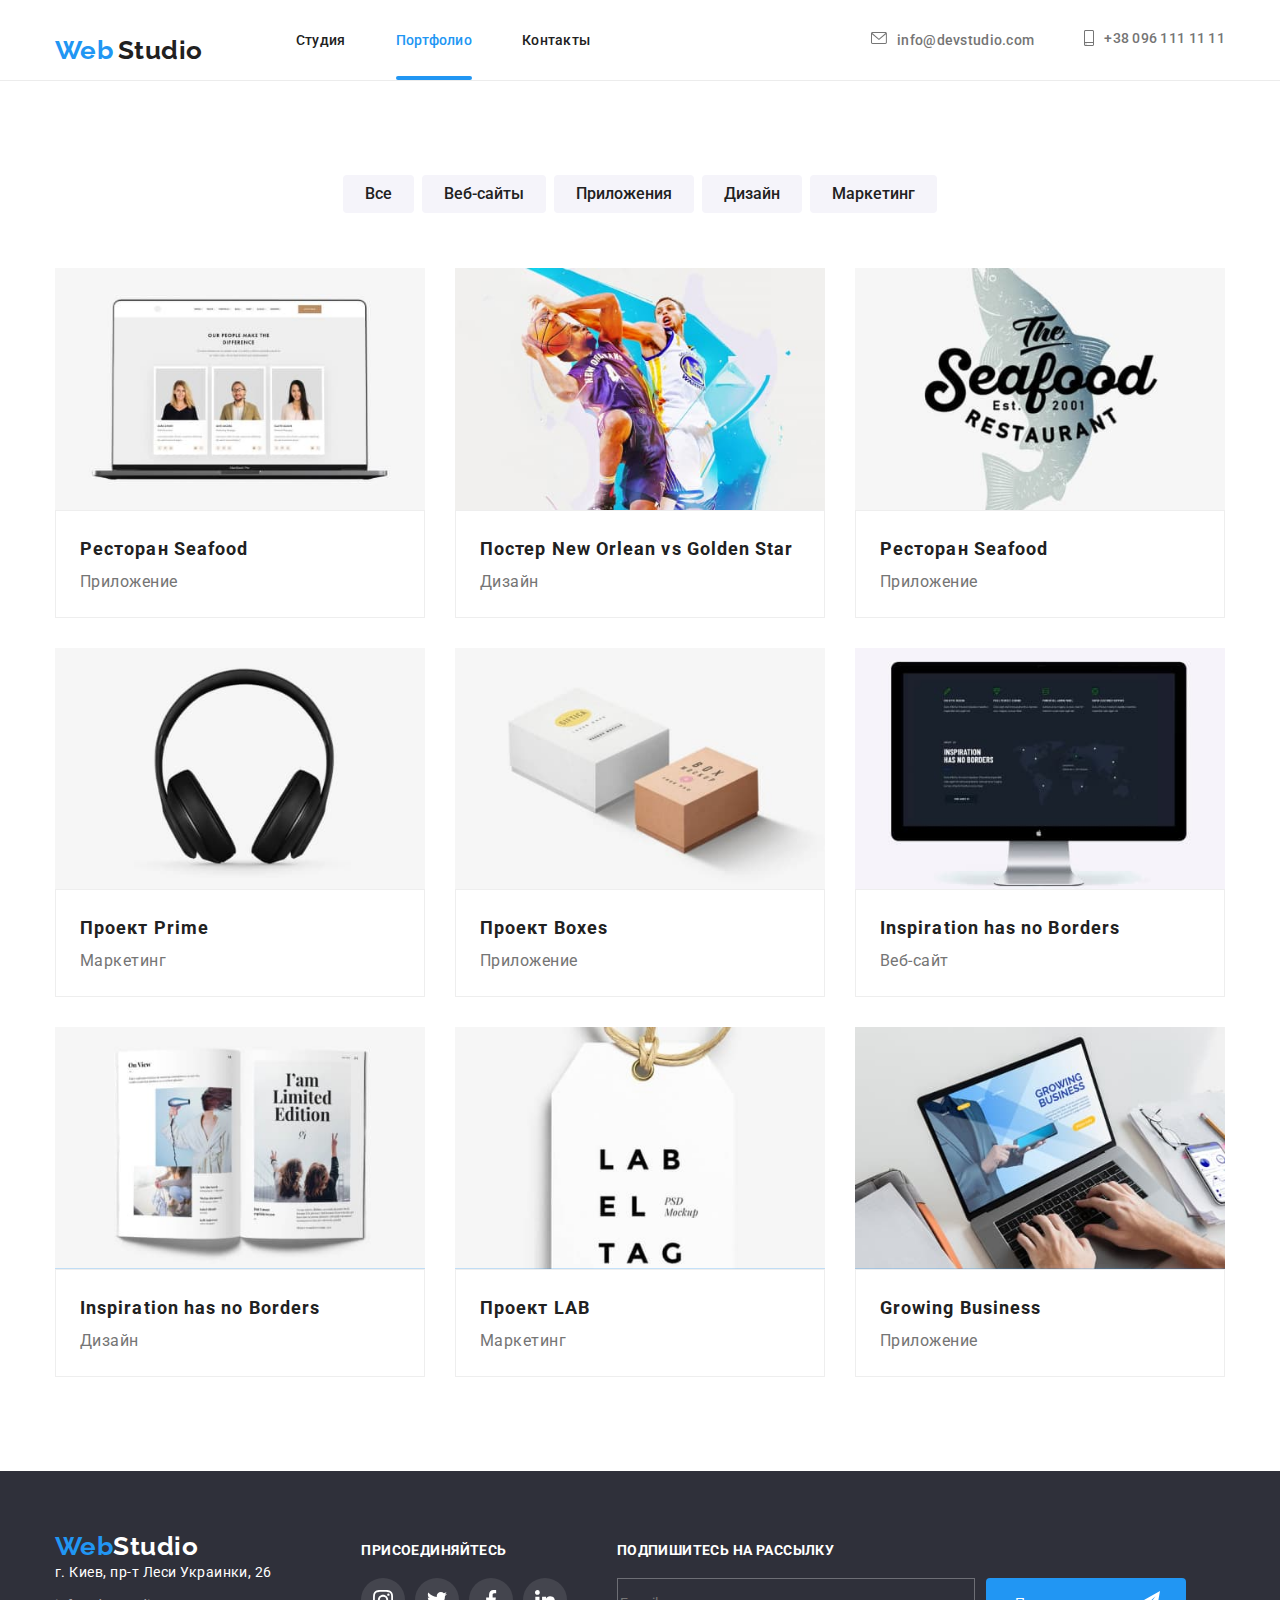
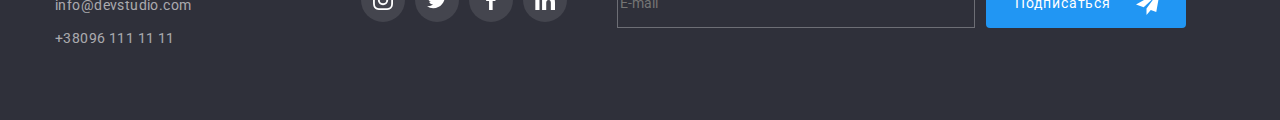
==== commit 1ca655e4: "DZ" ====
--- a/portfolio.html
+++ b/portfolio.html
@@ -15,7 +15,7 @@
     <header class="header-page">
         <div class="container header-page__container">
           <nav class="header-page__nav">
-                <a href="index.html" class="logo"><spin class="logo logo__icon-web">Web</spin> <spin class="logo logo__icon-design">Studio</spin></a>
+            <a href="index.html" class="logo__header"><spin class="logo__header logo__icon-web">Web</spin> <spin class="logo__header logo__icon-design">Studio</spin></a>
             <ul class="site-menu">
                 <li> <a href="./index.html" class="site-menu__list" >Студия</a></li>
                 <li> <a href="./portfolio.html" class="site-menu__current-list">Портфолио</a></li>
@@ -71,7 +71,7 @@
                     <li class="example-menu__item">
                        <a class="example-menu__link" href="#">
                         <div class="card">
-                        <img class="card__img" src="./images/Technokryak.jpg" alt="Фото3" width="450">
+                        <img srcset="./images/site-450.jpg 1x, ./images/site-450@2x.jpg 2x" src="./images/site-450.jpg" alt="Фото3" width="450">
                          <div class="card__overlay">
                             <p>Технокряк это современная площадка распространения коронавируса. Компании используют эту платформу для цифрового шпионажа 
                                 и атак на защищённые сервера конкурентов. 
@@ -88,7 +88,7 @@
                     <li class="example-menu__item">
                         <a class="example-menu__link" href="#">
                          <div class="card">
-                            <img src="./images/NewOrlean.jpg" alt="Фото2" width="450">
+                            <img srcset="./images/basketball-450.jpg 1x, ./images/basketball-450@2x.jpg 2x" src="./images/basketball-450.jpg" alt="Фото2" width="450">
                             <div class="card__overlay">
                                 <p>Технокряк это современная площадка распространения коронавируса. Компании используют эту платформу для цифрового шпионажа 
                                     и атак на защищённые сервера конкурентов. 
@@ -105,7 +105,7 @@
                      <li class="example-menu__item">
                         <a class="example-menu__link" href="#">
                          <div class="card">
-                            <img src="./images/seafood.jpg" alt="Фото3" width="450">
+                            <img srcset="./images/rest-450.jpg 1x, ./images/rest-450@2x.jpg 2x" src="./images/rest-450.jpg" alt="Фото3" width="450">
                             <div class="card__overlay">
                                 <p>Технокряк это современная площадка распространения коронавируса. Компании используют эту платформу для цифрового шпионажа 
                                     и атак на защищённые сервера конкурентов. 
@@ -122,7 +122,7 @@
                     <li class="example-menu__item">
                         <a class="example-menu__link" href="#">
                          <div class="card">
-                            <img src="./images/prime.jpg" alt="Фото4" width="450">
+                           <img srcset="./images/prime-450.jpg 1x, ./images/prime-450@2x.jpg 2x" src="./images/prime-450.jpg" width="450">
                             <div class="card__overlay">
                                 <p>Технокряк это современная площадка распространения коронавируса. Компании используют эту платформу для цифрового шпионажа 
                                     и атак на защищённые сервера конкурентов. 
@@ -139,7 +139,7 @@
                      <li class="example-menu__item">
                         <a class="example-menu__link" href="#">
                          <div class="card">
-                            <img src="./images/boxes.jpg" alt="Фото4" width="450">
+                            <img srcset="./images/boxes-450.jpg 1x, ./images/boxes-450@2x.jpg 2x" src="./images/boxes-450.jpg" alt="Фото4" width="450">
                             <div class="card__overlay">
                                 <p>Технокряк это современная площадка распространения коронавируса. Компании используют эту платформу для цифрового шпионажа 
                                     и атак на защищённые сервера конкурентов. 
@@ -156,7 +156,7 @@
                     <li class="example-menu__item">
                         <a class="example-menu__link" href="#">
                          <div class="card">
-                            <img src="./images/inspiration.jpg" alt="Фото4" width="450">
+                            <img srcset="./images/web-site-450.jpg 1x, ./images/web-site-450@2x.jpg 2x" src="./images/web-site-450.jpg" alt="Фото4" width="450">
                             <div class="card__overlay">
                                 <p>Технокряк это современная площадка распространения коронавируса. Компании используют эту платформу для цифрового шпионажа 
                                     и атак на защищённые сервера конкурентов. 
@@ -173,7 +173,7 @@
                 <li class="example-menu__item">
                     <a class="example-menu__link" href="#">
                      <div class="card">
-                            <img src="./images/Limitededition.jpg" alt="Фото4" width="450">
+                            <img srcset="./images/limited-450.jpg 1x, ./images/limited-450@2x.jpg 2x" src="./images/limited-450.jpg" alt="Фото4" width="450">
                             <div class="card__overlay">
                                 <p>Технокряк это современная площадка распространения коронавируса. Компании используют эту платформу для цифрового шпионажа 
                                     и атак на защищённые сервера конкурентов. 
@@ -190,7 +190,7 @@
                     <li class="example-menu__item">
                         <a class="example-menu__link" href="#">
                          <div class="card">
-                            <img src="./images/Lab.jpg" alt="Фото4" width="450">
+                            <img srcset="./images/lab-450.jpg 1x, ./images/lab-450@2x.jpg 2x" src="./images/lab-450.jpg" alt="Фото4" width="450">
                             <div class="card__overlay">
                                 <p>Технокряк это современная площадка распространения коронавируса. Компании используют эту платформу для цифрового шпионажа 
                                     и атак на защищённые сервера конкурентов. 
@@ -207,7 +207,7 @@
                     <li class="example-menu__item">
                         <a class="example-menu__link" href="#">
                          <div class="card">
-                            <img src="./images/business.jpg" alt="Фото4" width="450">
+                            <img srcset="./images/business-450.jpg 1x, ./images/business-450@2x.jpg 2x" src="./images/business-450.jpg" alt="Фото4" width="450">
                             <div class="card__overlay">
                                 <p>Технокряк это современная площадка распространения коронавируса. Компании используют эту платформу для цифрового шпионажа 
                                     и атак на защищённые сервера конкурентов. 
@@ -338,6 +338,6 @@
     </li>
 </ul>
   </div>
-  <script defer src="js/mobile-menu.js"></script>
+  <script defer src="./JS/mobile-menu.js"></script>
    </body>
    </html>--- a/css/main.css
+++ b/css/main.css
@@ -80,6 +80,10 @@
   }
 }
 
+.logo__header {
+  margin-bottom: -20px;
+}
+
 .logo__icon-design--white {
   color: var(--hero-text-color);
   font-family: 'Raleway', sans-serif;
@@ -114,6 +118,10 @@
 }
 
 /* Header */
+header {
+  border-bottom: 1px solid #ECECEC;
+}
+
 .menu-toggle {
   display: -webkit-box;
   display: -ms-flexbox;
@@ -448,6 +456,12 @@
       -ms-flex-pack: center;
           justify-content: center;
   margin: auto;
+}
+
+@media screen and (max-height: 1199px) {
+  .hero {
+    height: 400px;
+  }
 }
 
 @media screen and (min-device-pixel-ratio: 2), screen and (-webkit-min-device-pixel-ratio: 2), screen and (min-resolution: 192dpi), screen and (min-resolution: 2dppx) {
@@ -637,13 +651,8 @@
   transition: border 250ms cubic-bezier(0.4, 0, 0.2, 1);
 }
 
-.modal-form_modal-wrapper:hover .modal-form__icon {
-  fill: var(--accent-color);
-  -webkit-transition: fill 250ms var(--vardelay);
-  transition: fill 250ms var(--vardelay);
-}
-
-.modal-form__input:focus {
+.modal-form__input:focus,
+.modal-form__input:hover {
   border: 1px solid var(--accent-color);
   -webkit-transition: border 250ms var(--vardelay);
   transition: border 250ms var(--vardelay);
@@ -699,7 +708,8 @@
           box-sizing: border-box;
 }
 
-.modal-form__textarea:focus {
+.modal-form__textarea:focus,
+.modal-form__textarea:hover {
   border: 1px solid var(--accent-color);
 }
 
@@ -785,11 +795,8 @@
 }
 
 .modal-form__text-agreed {
-  display: -webkit-box;
-  display: -ms-flexbox;
-  display: flex;
   font-weight: 400;
-  font-size: 14px;
+  font-size: 12px;
   line-height: 1.714;
   color: #757575;
   letter-spacing: 00.03em;
@@ -1305,10 +1312,12 @@
 .adress-menu__item {
   color: var(--footer-color);
   letter-spacing: 0.03em;
+  margin-bottom: 9px;
 }
 
 .adress-menu__adress {
   color: var(--hero-text-color);
+  margin-bottom: 9px;
 }
 
 .join-menu {
@@ -1446,6 +1455,7 @@
   border: none;
   border-radius: 4px;
   padding-left: 29px;
+  margin-bottom: 60px;
 }
 
 .mailing__icon {
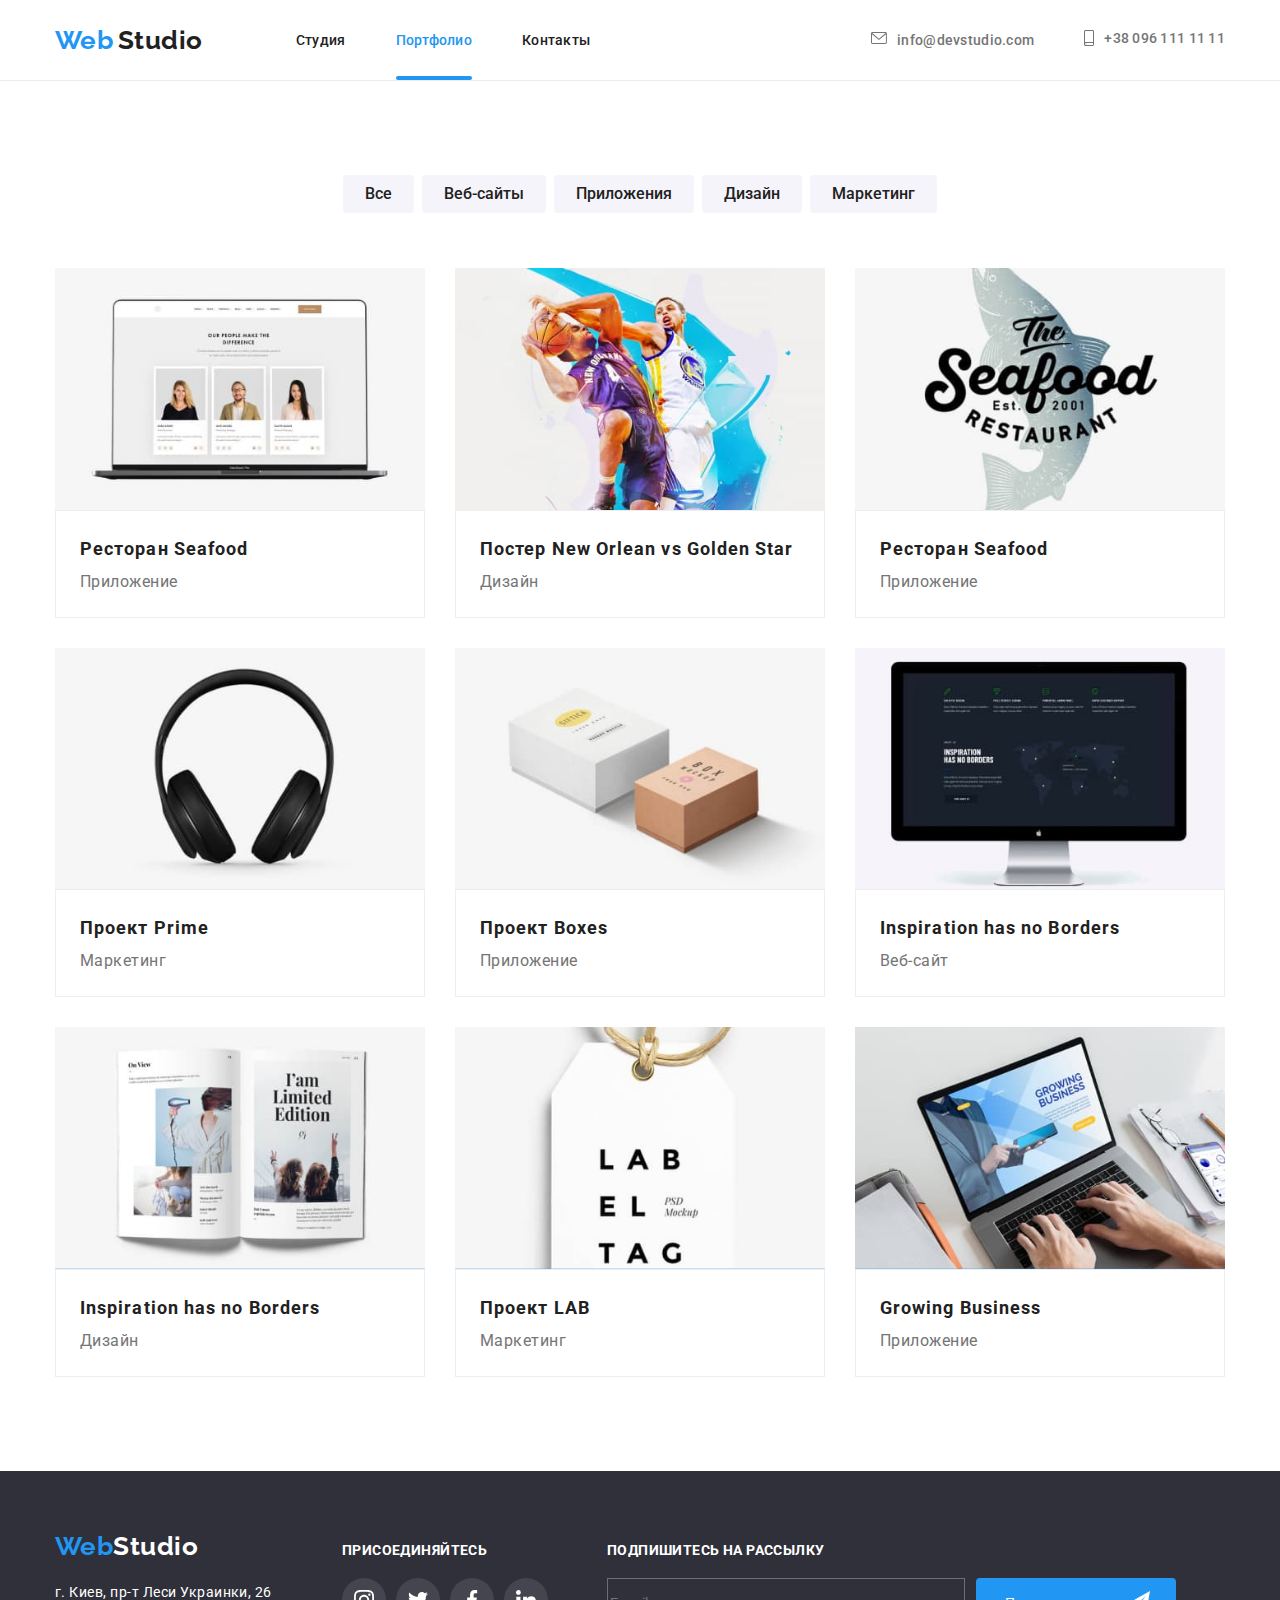
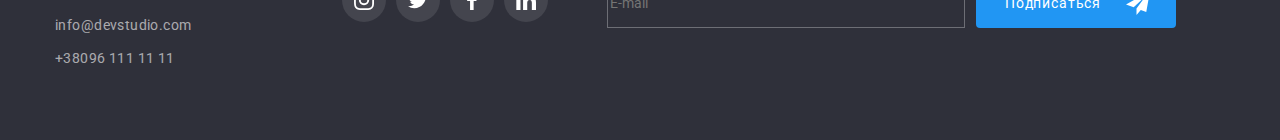
==== commit 08d83fd2: "dz" ====
--- a/portfolio.html
+++ b/portfolio.html
@@ -232,7 +232,7 @@
         <footer class="footer">
             <div class="container footer__container">
                 <div class="footer-adress">
-               <a href="index.html" class="logo"><spin class="logo__icon-web">Web</spin> <spin class="logo__icon-design logo__icon-design--white">Studio</spin></a> 
+                    <a href="index.html" class="logo footer__logo"><spin class="logo logo__icon-web">Web</spin> <spin class="logo__icon-design logo__icon-design--white">Studio</spin></a> 
                <adress class="adress-menu">
                 <a href="г. Киев, пр-т Леси Украинки, 26" class="adress-menu__adress">г. Киев, пр-т Леси Украинки, 26</a> 
                 <a href="mailto:info@devstudio.com" class="adress-menu__item">info@devstudio.com</a> 
--- a/css/main.css
+++ b/css/main.css
@@ -61,6 +61,12 @@
 
 @media screen and (min-width: 768px) {
   .logo__icon-design {
+    margin-right: 85px;
+  }
+}
+
+@media screen and (min-width: 1200px) {
+  .logo__icon-design {
     margin-right: 93px;
   }
 }
@@ -78,10 +84,6 @@
         -ms-flex-pack: center;
             justify-content: center;
   }
-}
-
-.logo__header {
-  margin-bottom: -20px;
 }
 
 .logo__icon-design--white {
@@ -90,6 +92,16 @@
   font-size: 26px;
   line-height: 1.17;
   font-weight: 700;
+}
+
+.footer__logo {
+  margin-bottom: 20px;
+}
+
+@media screen and (min-width: 768px) {
+  .footer__logo {
+    margin-right: -88px;
+  }
 }
 
 .container {
